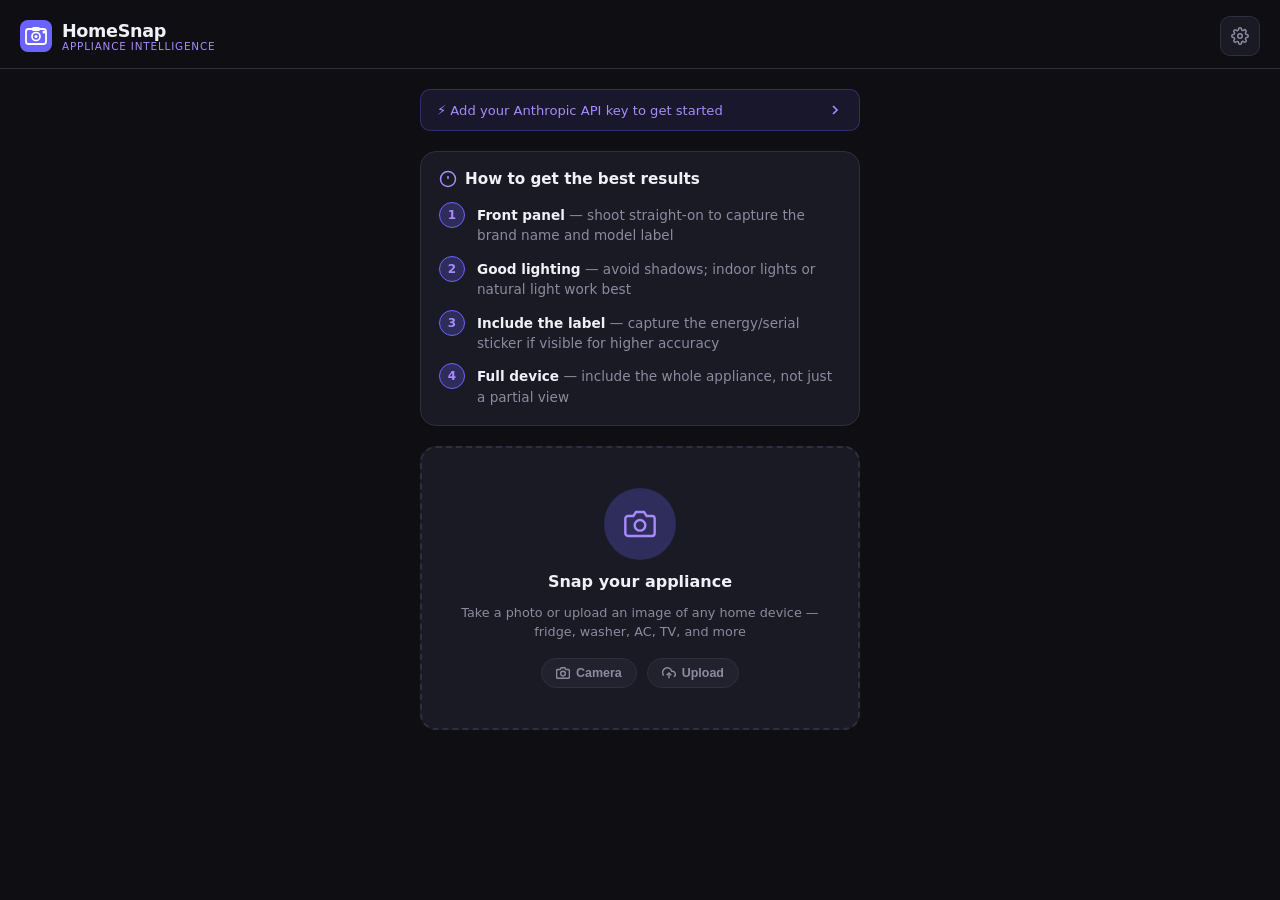
==== index.html @ f97bbe4c "Initial commit — HomeSnap PWA" ====
<!DOCTYPE html>
<html lang="en">
<head>
  <meta charset="UTF-8" />
  <meta name="viewport" content="width=device-width, initial-scale=1.0, viewport-fit=cover" />
  <meta name="description" content="Snap any home appliance and get instant AI-powered insights on age, quality, efficiency, and when to replace it." />
  <meta name="theme-color" content="#0f0f13" />
  <meta name="apple-mobile-web-app-capable" content="yes" />
  <meta name="apple-mobile-web-app-status-bar-style" content="black-translucent" />
  <meta name="apple-mobile-web-app-title" content="HomeSnap" />
  <link rel="manifest" href="manifest.json" />
  <link rel="apple-touch-icon" href="icon-192.svg" />
  <title>HomeSnap — Appliance Intelligence</title>
  <link rel="stylesheet" href="styles.css" />
</head>
<body>

  <!-- ── Header ── -->
  <header>
    <div class="logo">
      <svg width="32" height="32" viewBox="0 0 32 32" fill="none">
        <rect width="32" height="32" rx="8" fill="#6c63ff"/>
        <rect x="6" y="9" width="20" height="15" rx="2.5" fill="none" stroke="white" stroke-width="1.8"/>
        <circle cx="16" cy="16.5" r="4" fill="none" stroke="white" stroke-width="1.7"/>
        <circle cx="16" cy="16.5" r="1.5" fill="white"/>
        <rect x="12" y="7" width="8" height="4" rx="1.5" fill="white"/>
        <circle cx="24" cy="12" r="1.5" fill="white"/>
      </svg>
      <div>
        HomeSnap
        <span class="logo-sub">Appliance Intelligence</span>
      </div>
    </div>
    <button class="settings-btn" id="settings-btn" title="API Settings">
      <svg width="18" height="18" viewBox="0 0 24 24" fill="none" stroke="currentColor" stroke-width="2">
        <circle cx="12" cy="12" r="3"/><path d="M19.4 15a1.65 1.65 0 0 0 .33 1.82l.06.06a2 2 0 0 1-2.83 2.83l-.06-.06a1.65 1.65 0 0 0-1.82-.33 1.65 1.65 0 0 0-1 1.51V21a2 2 0 0 1-4 0v-.09A1.65 1.65 0 0 0 9 19.4a1.65 1.65 0 0 0-1.82.33l-.06.06a2 2 0 0 1-2.83-2.83l.06-.06A1.65 1.65 0 0 0 4.68 15a1.65 1.65 0 0 0-1.51-1H3a2 2 0 0 1 0-4h.09A1.65 1.65 0 0 0 4.6 9a1.65 1.65 0 0 0-.33-1.82l-.06-.06a2 2 0 0 1 2.83-2.83l.06.06A1.65 1.65 0 0 0 9 4.68a1.65 1.65 0 0 0 1-1.51V3a2 2 0 0 1 4 0v.09a1.65 1.65 0 0 0 1 1.51 1.65 1.65 0 0 0 1.82-.33l.06-.06a2 2 0 0 1 2.83 2.83l-.06.06A1.65 1.65 0 0 0 19.4 9a1.65 1.65 0 0 0 1.51 1H21a2 2 0 0 1 0 4h-.09a1.65 1.65 0 0 0-1.51 1z"/>
      </svg>
    </button>
  </header>

  <!-- ── Main ── -->
  <main>

    <!-- API Key Banner -->
    <div class="api-banner" id="api-banner">
      <span>⚡ Add your Anthropic API key to get started</span>
      <svg width="16" height="16" viewBox="0 0 24 24" fill="none" stroke="currentColor" stroke-width="2.5"><polyline points="9 18 15 12 9 6"/></svg>
    </div>

    <!-- Instructions -->
    <div class="instruction-card">
      <h2>
        <svg width="18" height="18" viewBox="0 0 24 24" fill="none" stroke="var(--accent2)" stroke-width="2">
          <circle cx="12" cy="12" r="10"/><line x1="12" y1="8" x2="12" y2="12"/><line x1="12" y1="16" x2="12.01" y2="16"/>
        </svg>
        How to get the best results
      </h2>
      <div class="steps">
        <div class="step">
          <div class="step-num">1</div>
          <div class="step-text"><strong>Front panel</strong> — shoot straight-on to capture the brand name and model label</div>
        </div>
        <div class="step">
          <div class="step-num">2</div>
          <div class="step-text"><strong>Good lighting</strong> — avoid shadows; indoor lights or natural light work best</div>
        </div>
        <div class="step">
          <div class="step-num">3</div>
          <div class="step-text"><strong>Include the label</strong> — capture the energy/serial sticker if visible for higher accuracy</div>
        </div>
        <div class="step">
          <div class="step-num">4</div>
          <div class="step-text"><strong>Full device</strong> — include the whole appliance, not just a partial view</div>
        </div>
      </div>
    </div>

    <!-- Capture Zone -->
    <div class="capture-zone" id="capture-zone">
      <!-- Placeholder -->
      <div class="capture-placeholder" id="capture-placeholder">
        <div class="capture-icon">
          <svg width="32" height="32" viewBox="0 0 24 24" fill="none" stroke="var(--accent2)" stroke-width="1.8">
            <path d="M23 19a2 2 0 0 1-2 2H3a2 2 0 0 1-2-2V8a2 2 0 0 1 2-2h4l2-3h6l2 3h4a2 2 0 0 1 2 2z"/>
            <circle cx="12" cy="13" r="4"/>
          </svg>
        </div>
        <h3>Snap your appliance</h3>
        <p>Take a photo or upload an image of any home device — fridge, washer, AC, TV, and more</p>
        <div class="capture-actions">
          <button class="chip" id="btn-camera">
            <svg width="14" height="14" viewBox="0 0 24 24" fill="none" stroke="currentColor" stroke-width="2.5">
              <path d="M23 19a2 2 0 0 1-2 2H3a2 2 0 0 1-2-2V8a2 2 0 0 1 2-2h4l2-3h6l2 3h4a2 2 0 0 1 2 2z"/>
              <circle cx="12" cy="13" r="4"/>
            </svg>
            Camera
          </button>
          <button class="chip" id="btn-upload">
            <svg width="14" height="14" viewBox="0 0 24 24" fill="none" stroke="currentColor" stroke-width="2.5">
              <polyline points="16 16 12 12 8 16"/><line x1="12" y1="12" x2="12" y2="21"/>
              <path d="M20.39 18.39A5 5 0 0 0 18 9h-1.26A8 8 0 1 0 3 16.3"/>
            </svg>
            Upload
          </button>
        </div>
      </div>

      <!-- Preview -->
      <div id="preview-wrap" class="hidden" style="width:100%">
        <img id="preview-image" alt="Appliance preview" />
        <div class="preview-overlay">
          <span style="color:rgba(255,255,255,0.7);font-size:0.8rem">Ready to analyze</span>
          <button class="preview-change" id="preview-change">Change photo</button>
        </div>
      </div>
    </div>

    <!-- Hidden file input -->
    <input type="file" id="file-input" accept="image/*" style="display:none" />

    <!-- Analyze button -->
    <div id="analyze-section" class="hidden">
      <button class="analyze-btn" id="analyze-btn">
        <span id="btn-text" style="display:flex;align-items:center;gap:10px">
          <svg width="20" height="20" viewBox="0 0 24 24" fill="none" stroke="currentColor" stroke-width="2.5">
            <circle cx="11" cy="11" r="8"/><line x1="21" y1="21" x2="16.65" y2="16.65"/>
          </svg>
          Analyze Appliance
        </span>
        <div id="btn-spinner" class="spinner hidden"></div>
      </button>
    </div>

    <!-- Error toast -->
    <div class="error-toast hidden" id="error-toast"></div>

    <!-- Results -->
    <div class="results hidden" id="results-section"></div>

  </main>

  <!-- ── API Key Modal ── -->
  <div class="modal-overlay hidden" id="api-modal">
    <div class="modal">
      <h3>Anthropic API Key</h3>
      <p>HomeSnap uses Claude's vision AI to analyze your appliances. Your key is stored locally on your device and never sent anywhere else.</p>
      <div class="field">
        <label>API Key</label>
        <input type="password" id="api-key-input" placeholder="sk-ant-api03-..." autocomplete="off" spellcheck="false" />
      </div>
      <button class="btn-primary" id="save-api-btn">Save & Continue</button>
    </div>
  </div>

  <!-- ── Camera View ── -->
  <div class="camera-view hidden" id="camera-view">
    <video id="camera-feed" playsinline autoplay muted></video>
    <div class="camera-controls">
      <button class="cam-cancel" id="cam-cancel">Cancel</button>
      <button class="shutter-btn" id="shutter"></button>
      <button class="cam-flip" id="cam-flip" title="Flip camera">
        <svg width="28" height="28" viewBox="0 0 24 24" fill="none" stroke="white" stroke-width="2">
          <path d="M1 4v6h6"/><path d="M23 20v-6h-6"/>
          <path d="M20.49 9A9 9 0 0 0 5.64 5.64L1 10m22 4-4.64 4.36A9 9 0 0 1 3.51 15"/>
        </svg>
      </button>
    </div>
  </div>

  <script src="app.js"></script>
</body>
</html>
---- styles.css ----
:root {
  --bg: #0f0f13;
  --surface: #1a1a24;
  --surface2: #22222e;
  --border: #2e2e3e;
  --accent: #6c63ff;
  --accent2: #a78bfa;
  --accent-glow: rgba(108, 99, 255, 0.25);
  --text: #f0f0f8;
  --text-muted: #8b8ba0;
  --green: #34d399;
  --yellow: #fbbf24;
  --red: #f87171;
  --orange: #fb923c;
  --radius: 16px;
  --radius-sm: 10px;
}

* { box-sizing: border-box; margin: 0; padding: 0; }

html, body {
  height: 100%;
  background: var(--bg);
  color: var(--text);
  font-family: -apple-system, BlinkMacSystemFont, 'Segoe UI', system-ui, sans-serif;
  font-size: 16px;
  -webkit-font-smoothing: antialiased;
}

body {
  display: flex;
  flex-direction: column;
  min-height: 100dvh;
  overflow-x: hidden;
}

/* ── Header ── */
header {
  display: flex;
  align-items: center;
  justify-content: space-between;
  padding: 16px 20px 12px;
  background: var(--bg);
  border-bottom: 1px solid var(--border);
  position: sticky;
  top: 0;
  z-index: 100;
  backdrop-filter: blur(12px);
}

.logo {
  display: flex;
  align-items: center;
  gap: 10px;
  font-weight: 700;
  font-size: 1.1rem;
  letter-spacing: -0.02em;
}

.logo svg { flex-shrink: 0; }

.logo-sub {
  font-size: 0.65rem;
  font-weight: 500;
  color: var(--accent2);
  letter-spacing: 0.08em;
  text-transform: uppercase;
  display: block;
  line-height: 1;
}

.settings-btn {
  background: var(--surface);
  border: 1px solid var(--border);
  color: var(--text-muted);
  border-radius: 10px;
  width: 40px; height: 40px;
  display: flex; align-items: center; justify-content: center;
  cursor: pointer;
  transition: all 0.2s;
  flex-shrink: 0;
}
.settings-btn:hover { border-color: var(--accent); color: var(--accent); }

/* ── Main ── */
main {
  flex: 1;
  padding: 20px;
  max-width: 480px;
  width: 100%;
  margin: 0 auto;
  display: flex;
  flex-direction: column;
  gap: 20px;
}

/* ── API Key Modal ── */
.modal-overlay {
  position: fixed;
  inset: 0;
  background: rgba(0,0,0,0.7);
  display: flex;
  align-items: flex-end;
  z-index: 200;
  backdrop-filter: blur(4px);
}
.modal-overlay.hidden { display: none; }

.modal {
  background: var(--surface);
  border: 1px solid var(--border);
  border-radius: var(--radius) var(--radius) 0 0;
  padding: 28px 24px 36px;
  width: 100%;
  max-width: 480px;
  margin: 0 auto;
}

.modal h3 { font-size: 1.1rem; margin-bottom: 6px; }
.modal p { color: var(--text-muted); font-size: 0.875rem; margin-bottom: 20px; line-height: 1.5; }

.field { display: flex; flex-direction: column; gap: 8px; }
.field label { font-size: 0.8rem; font-weight: 600; color: var(--text-muted); letter-spacing: 0.05em; text-transform: uppercase; }

.field input {
  background: var(--bg);
  border: 1px solid var(--border);
  border-radius: var(--radius-sm);
  color: var(--text);
  font-size: 0.875rem;
  padding: 12px 14px;
  font-family: 'SF Mono', 'Fira Code', monospace;
  letter-spacing: 0.02em;
  transition: border-color 0.2s;
  width: 100%;
}
.field input:focus {
  outline: none;
  border-color: var(--accent);
  box-shadow: 0 0 0 3px var(--accent-glow);
}

.btn-primary {
  width: 100%;
  margin-top: 16px;
  padding: 14px;
  background: var(--accent);
  color: white;
  border: none;
  border-radius: var(--radius-sm);
  font-size: 0.95rem;
  font-weight: 600;
  cursor: pointer;
  transition: all 0.2s;
  letter-spacing: -0.01em;
}
.btn-primary:hover { background: #7c74ff; box-shadow: 0 4px 20px var(--accent-glow); }
.btn-primary:active { transform: scale(0.98); }
.btn-primary:disabled { opacity: 0.5; cursor: not-allowed; transform: none; }

/* ── Instruction card ── */
.instruction-card {
  background: var(--surface);
  border: 1px solid var(--border);
  border-radius: var(--radius);
  padding: 18px;
}

.instruction-card h2 {
  font-size: 0.95rem;
  font-weight: 700;
  margin-bottom: 14px;
  color: var(--text);
  display: flex;
  align-items: center;
  gap: 8px;
}

.steps {
  display: flex;
  flex-direction: column;
  gap: 10px;
}

.step {
  display: flex;
  align-items: flex-start;
  gap: 12px;
}

.step-num {
  width: 26px; height: 26px;
  background: var(--accent-glow);
  border: 1px solid var(--accent);
  border-radius: 50%;
  display: flex; align-items: center; justify-content: center;
  font-size: 0.75rem;
  font-weight: 700;
  color: var(--accent2);
  flex-shrink: 0;
}

.step-text {
  font-size: 0.85rem;
  color: var(--text-muted);
  line-height: 1.5;
  padding-top: 3px;
}
.step-text strong { color: var(--text); }

/* ── Capture zone ── */
.capture-zone {
  position: relative;
  border: 2px dashed var(--border);
  border-radius: var(--radius);
  overflow: hidden;
  transition: border-color 0.3s;
  background: var(--surface);
  cursor: pointer;
  min-height: 240px;
  display: flex;
  align-items: center;
  justify-content: center;
}

.capture-zone:hover { border-color: var(--accent); }
.capture-zone.has-image { border-style: solid; border-color: var(--accent); }

.capture-placeholder {
  display: flex;
  flex-direction: column;
  align-items: center;
  gap: 12px;
  padding: 40px 20px;
  text-align: center;
}

.capture-icon {
  width: 72px; height: 72px;
  background: var(--accent-glow);
  border-radius: 50%;
  display: flex; align-items: center; justify-content: center;
  transition: transform 0.2s;
}
.capture-zone:hover .capture-icon { transform: scale(1.08); }

.capture-placeholder h3 {
  font-size: 1rem;
  font-weight: 600;
}

.capture-placeholder p {
  font-size: 0.8rem;
  color: var(--text-muted);
  line-height: 1.5;
}

.capture-actions {
  display: flex;
  gap: 10px;
  margin-top: 4px;
}

.chip {
  padding: 7px 14px;
  background: var(--surface2);
  border: 1px solid var(--border);
  border-radius: 999px;
  font-size: 0.78rem;
  font-weight: 600;
  color: var(--text-muted);
  cursor: pointer;
  transition: all 0.2s;
  display: flex; align-items: center; gap: 6px;
}
.chip:hover { border-color: var(--accent); color: var(--accent); background: var(--accent-glow); }

#preview-image {
  width: 100%;
  height: 280px;
  object-fit: cover;
  display: block;
}

.preview-overlay {
  position: absolute;
  bottom: 0; left: 0; right: 0;
  padding: 12px 14px;
  background: linear-gradient(transparent, rgba(0,0,0,0.8));
  display: flex;
  align-items: center;
  justify-content: space-between;
}

.preview-change {
  background: rgba(255,255,255,0.15);
  backdrop-filter: blur(8px);
  border: 1px solid rgba(255,255,255,0.2);
  color: white;
  padding: 6px 12px;
  border-radius: 999px;
  font-size: 0.75rem;
  font-weight: 600;
  cursor: pointer;
  transition: background 0.2s;
}
.preview-change:hover { background: rgba(255,255,255,0.25); }

/* ── Analyze button ── */
.analyze-btn {
  padding: 16px;
  background: linear-gradient(135deg, var(--accent), #a78bfa);
  color: white;
  border: none;
  border-radius: var(--radius);
  font-size: 1rem;
  font-weight: 700;
  cursor: pointer;
  transition: all 0.2s;
  display: flex;
  align-items: center;
  justify-content: center;
  gap: 10px;
  letter-spacing: -0.01em;
  box-shadow: 0 4px 24px rgba(108, 99, 255, 0.3);
}
.analyze-btn:hover { transform: translateY(-1px); box-shadow: 0 6px 32px rgba(108, 99, 255, 0.45); }
.analyze-btn:active { transform: translateY(0); }
.analyze-btn:disabled { opacity: 0.5; cursor: not-allowed; transform: none; box-shadow: none; }
.analyze-btn.loading { pointer-events: none; }

.spinner {
  width: 20px; height: 20px;
  border: 2px solid rgba(255,255,255,0.3);
  border-top-color: white;
  border-radius: 50%;
  animation: spin 0.7s linear infinite;
}
@keyframes spin { to { transform: rotate(360deg); } }

/* ── Results ── */
.results { display: flex; flex-direction: column; gap: 16px; }
.results.hidden { display: none; }

.result-header {
  background: linear-gradient(135deg, var(--surface), var(--surface2));
  border: 1px solid var(--border);
  border-radius: var(--radius);
  padding: 20px;
}

.device-name {
  font-size: 1.3rem;
  font-weight: 800;
  letter-spacing: -0.03em;
  margin-bottom: 4px;
}

.device-meta {
  font-size: 0.82rem;
  color: var(--text-muted);
  display: flex;
  flex-wrap: wrap;
  gap: 8px;
  margin-top: 10px;
}

.badge {
  padding: 3px 10px;
  border-radius: 999px;
  font-size: 0.72rem;
  font-weight: 700;
  letter-spacing: 0.03em;
  text-transform: uppercase;
}
.badge-green { background: rgba(52,211,153,0.15); color: var(--green); border: 1px solid rgba(52,211,153,0.3); }
.badge-yellow { background: rgba(251,191,36,0.15); color: var(--yellow); border: 1px solid rgba(251,191,36,0.3); }
.badge-red { background: rgba(248,113,113,0.15); color: var(--red); border: 1px solid rgba(248,113,113,0.3); }
.badge-orange { background: rgba(251,146,60,0.15); color: var(--orange); border: 1px solid rgba(251,146,60,0.3); }
.badge-purple { background: rgba(108,99,255,0.15); color: var(--accent2); border: 1px solid rgba(108,99,255,0.3); }

.cards-grid {
  display: grid;
  grid-template-columns: 1fr 1fr;
  gap: 12px;
}

.card {
  background: var(--surface);
  border: 1px solid var(--border);
  border-radius: var(--radius);
  padding: 16px;
  display: flex;
  flex-direction: column;
  gap: 8px;
}

.card.full { grid-column: 1 / -1; }

.card-icon {
  width: 36px; height: 36px;
  border-radius: 10px;
  display: flex; align-items: center; justify-content: center;
  font-size: 1.1rem;
}

.card-label {
  font-size: 0.72rem;
  font-weight: 600;
  color: var(--text-muted);
  letter-spacing: 0.06em;
  text-transform: uppercase;
}

.card-value {
  font-size: 1.05rem;
  font-weight: 700;
  letter-spacing: -0.02em;
  line-height: 1.2;
}

.card-sub {
  font-size: 0.78rem;
  color: var(--text-muted);
  line-height: 1.4;
}

/* Score bar */
.score-bar {
  height: 6px;
  background: var(--border);
  border-radius: 999px;
  overflow: hidden;
  margin-top: 4px;
}

.score-fill {
  height: 100%;
  border-radius: 999px;
  transition: width 0.8s cubic-bezier(0.34, 1.56, 0.64, 1);
}

.score-fill.green { background: var(--green); }
.score-fill.yellow { background: var(--yellow); }
.score-fill.red { background: var(--red); }
.score-fill.orange { background: var(--orange); }

/* Verdict card */
.verdict-card {
  background: var(--surface);
  border: 1px solid var(--border);
  border-radius: var(--radius);
  padding: 18px;
}
.verdict-card h4 {
  font-size: 0.75rem;
  font-weight: 600;
  color: var(--text-muted);
  letter-spacing: 0.06em;
  text-transform: uppercase;
  margin-bottom: 10px;
}
.verdict-card p {
  font-size: 0.875rem;
  line-height: 1.65;
  color: var(--text);
}

/* Reset btn */
.reset-btn {
  padding: 13px;
  background: transparent;
  color: var(--text-muted);
  border: 1px solid var(--border);
  border-radius: var(--radius);
  font-size: 0.875rem;
  font-weight: 600;
  cursor: pointer;
  transition: all 0.2s;
  display: flex;
  align-items: center;
  justify-content: center;
  gap: 8px;
  margin-bottom: 24px;
}
.reset-btn:hover { border-color: var(--accent); color: var(--accent); }

/* API key banner */
.api-banner {
  background: rgba(108, 99, 255, 0.1);
  border: 1px solid rgba(108, 99, 255, 0.3);
  border-radius: var(--radius-sm);
  padding: 12px 16px;
  font-size: 0.82rem;
  color: var(--accent2);
  display: flex;
  align-items: center;
  justify-content: space-between;
  gap: 10px;
  cursor: pointer;
  transition: background 0.2s;
}
.api-banner:hover { background: rgba(108, 99, 255, 0.18); }
.api-banner.hidden { display: none; }

/* Error toast */
.error-toast {
  background: rgba(248,113,113,0.15);
  border: 1px solid rgba(248,113,113,0.35);
  border-radius: var(--radius-sm);
  padding: 12px 16px;
  font-size: 0.84rem;
  color: var(--red);
  line-height: 1.4;
}
.error-toast.hidden { display: none; }

/* Hidden */
.hidden { display: none !important; }

/* Camera view */
.camera-view {
  position: fixed;
  inset: 0;
  background: black;
  z-index: 300;
  display: flex;
  flex-direction: column;
}
.camera-view.hidden { display: none; }

#camera-feed {
  flex: 1;
  width: 100%;
  object-fit: cover;
}

.camera-controls {
  padding: 24px;
  background: rgba(0,0,0,0.8);
  display: flex;
  align-items: center;
  justify-content: space-between;
}

.shutter-btn {
  width: 72px; height: 72px;
  border-radius: 50%;
  border: 4px solid white;
  background: white;
  cursor: pointer;
  transition: transform 0.15s;
  box-shadow: 0 0 0 4px rgba(255,255,255,0.3);
}
.shutter-btn:active { transform: scale(0.9); }

.cam-cancel {
  color: white;
  font-size: 0.9rem;
  font-weight: 600;
  cursor: pointer;
  padding: 12px;
  opacity: 0.85;
}

.cam-flip {
  color: white;
  cursor: pointer;
  padding: 12px;
  opacity: 0.85;
  background: none;
  border: none;
}

/* Scrollbar */
::-webkit-scrollbar { width: 4px; }
::-webkit-scrollbar-track { background: transparent; }
::-webkit-scrollbar-thumb { background: var(--border); border-radius: 4px; }
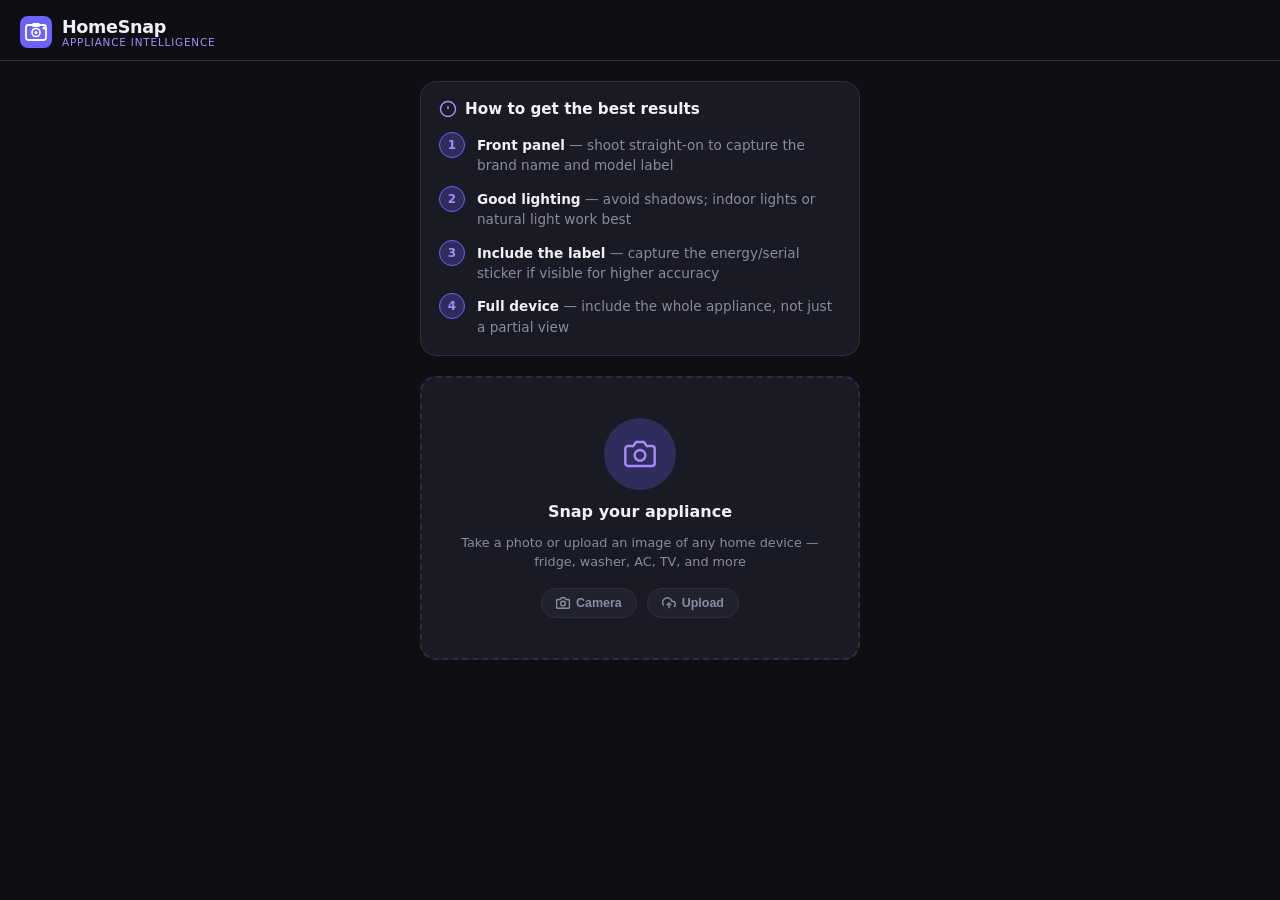
==== commit e49bb725: "Move API calls to serverless function, remove client-side API key" ====
--- a/index.html
+++ b/index.html
@@ -31,21 +31,10 @@
         <span class="logo-sub">Appliance Intelligence</span>
       </div>
     </div>
-    <button class="settings-btn" id="settings-btn" title="API Settings">
-      <svg width="18" height="18" viewBox="0 0 24 24" fill="none" stroke="currentColor" stroke-width="2">
-        <circle cx="12" cy="12" r="3"/><path d="M19.4 15a1.65 1.65 0 0 0 .33 1.82l.06.06a2 2 0 0 1-2.83 2.83l-.06-.06a1.65 1.65 0 0 0-1.82-.33 1.65 1.65 0 0 0-1 1.51V21a2 2 0 0 1-4 0v-.09A1.65 1.65 0 0 0 9 19.4a1.65 1.65 0 0 0-1.82.33l-.06.06a2 2 0 0 1-2.83-2.83l.06-.06A1.65 1.65 0 0 0 4.68 15a1.65 1.65 0 0 0-1.51-1H3a2 2 0 0 1 0-4h.09A1.65 1.65 0 0 0 4.6 9a1.65 1.65 0 0 0-.33-1.82l-.06-.06a2 2 0 0 1 2.83-2.83l.06.06A1.65 1.65 0 0 0 9 4.68a1.65 1.65 0 0 0 1-1.51V3a2 2 0 0 1 4 0v.09a1.65 1.65 0 0 0 1 1.51 1.65 1.65 0 0 0 1.82-.33l.06-.06a2 2 0 0 1 2.83 2.83l-.06.06A1.65 1.65 0 0 0 19.4 9a1.65 1.65 0 0 0 1.51 1H21a2 2 0 0 1 0 4h-.09a1.65 1.65 0 0 0-1.51 1z"/>
-      </svg>
-    </button>
   </header>
 
   <!-- ── Main ── -->
   <main>
-
-    <!-- API Key Banner -->
-    <div class="api-banner" id="api-banner">
-      <span>⚡ Add your Anthropic API key to get started</span>
-      <svg width="16" height="16" viewBox="0 0 24 24" fill="none" stroke="currentColor" stroke-width="2.5"><polyline points="9 18 15 12 9 6"/></svg>
-    </div>
 
     <!-- Instructions -->
     <div class="instruction-card">
@@ -139,19 +128,6 @@
 
   </main>
 
-  <!-- ── API Key Modal ── -->
-  <div class="modal-overlay hidden" id="api-modal">
-    <div class="modal">
-      <h3>Anthropic API Key</h3>
-      <p>HomeSnap uses Claude's vision AI to analyze your appliances. Your key is stored locally on your device and never sent anywhere else.</p>
-      <div class="field">
-        <label>API Key</label>
-        <input type="password" id="api-key-input" placeholder="sk-ant-api03-..." autocomplete="off" spellcheck="false" />
-      </div>
-      <button class="btn-primary" id="save-api-btn">Save & Continue</button>
-    </div>
-  </div>
-
   <!-- ── Camera View ── -->
   <div class="camera-view hidden" id="camera-view">
     <video id="camera-feed" playsinline autoplay muted></video>
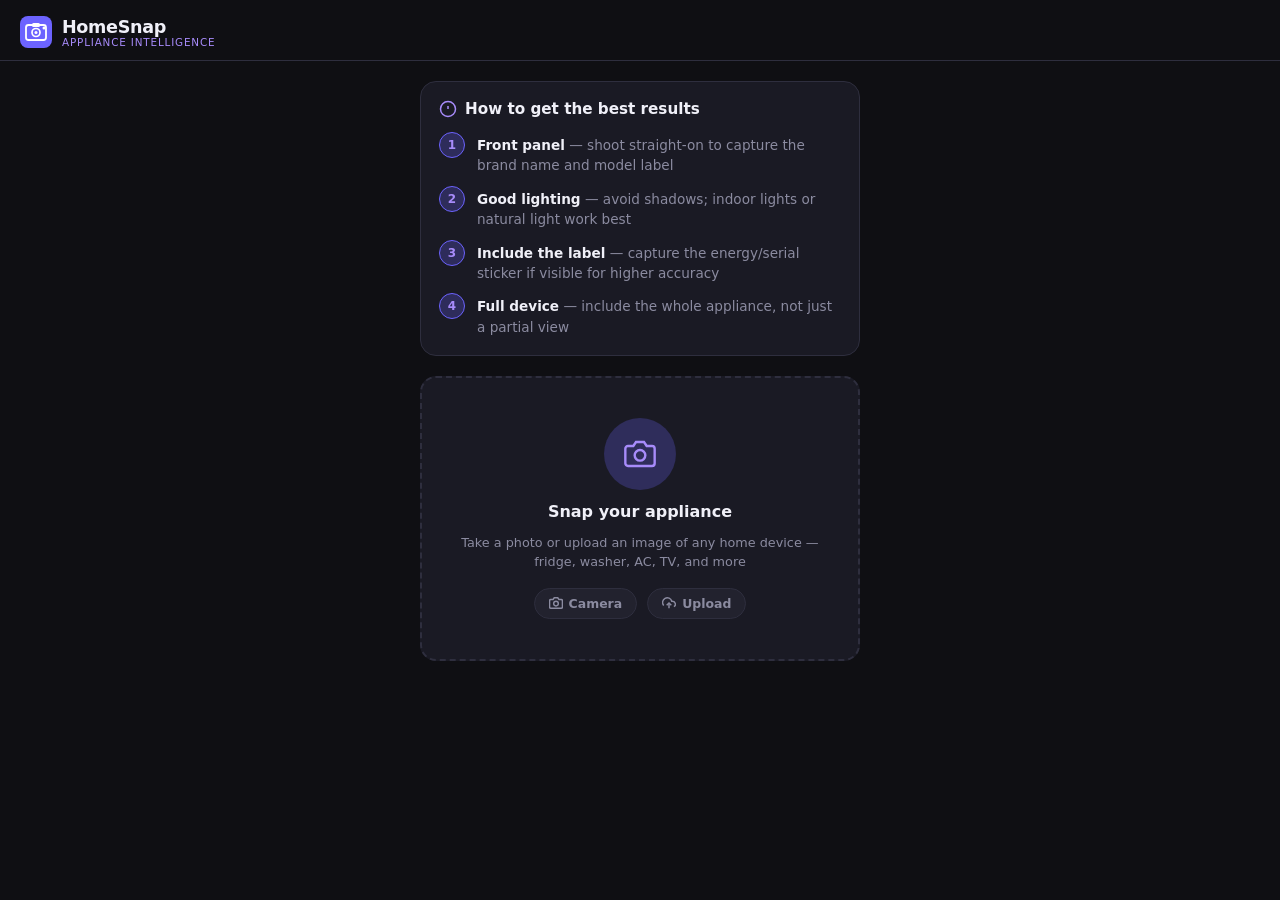
==== commit cf93316b: "Replace custom camera view with native capture input for mobile reliability" ====
--- a/index.html
+++ b/index.html
@@ -77,20 +77,20 @@
         <h3>Snap your appliance</h3>
         <p>Take a photo or upload an image of any home device — fridge, washer, AC, TV, and more</p>
         <div class="capture-actions">
-          <button class="chip" id="btn-camera">
+          <label class="chip" for="file-camera">
             <svg width="14" height="14" viewBox="0 0 24 24" fill="none" stroke="currentColor" stroke-width="2.5">
               <path d="M23 19a2 2 0 0 1-2 2H3a2 2 0 0 1-2-2V8a2 2 0 0 1 2-2h4l2-3h6l2 3h4a2 2 0 0 1 2 2z"/>
               <circle cx="12" cy="13" r="4"/>
             </svg>
             Camera
-          </button>
-          <button class="chip" id="btn-upload">
+          </label>
+          <label class="chip" for="file-upload">
             <svg width="14" height="14" viewBox="0 0 24 24" fill="none" stroke="currentColor" stroke-width="2.5">
               <polyline points="16 16 12 12 8 16"/><line x1="12" y1="12" x2="12" y2="21"/>
               <path d="M20.39 18.39A5 5 0 0 0 18 9h-1.26A8 8 0 1 0 3 16.3"/>
             </svg>
             Upload
-          </button>
+          </label>
         </div>
       </div>
 
@@ -104,8 +104,9 @@
       </div>
     </div>
 
-    <!-- Hidden file input -->
-    <input type="file" id="file-input" accept="image/*" style="display:none" />
+    <!-- Hidden file inputs -->
+    <input type="file" id="file-camera" accept="image/*" capture="environment" style="display:none" />
+    <input type="file" id="file-upload" accept="image/*" style="display:none" />
 
     <!-- Analyze button -->
     <div id="analyze-section" class="hidden">
@@ -128,20 +129,6 @@
 
   </main>
 
-  <!-- ── Camera View ── -->
-  <div class="camera-view hidden" id="camera-view">
-    <video id="camera-feed" playsinline autoplay muted></video>
-    <div class="camera-controls">
-      <button class="cam-cancel" id="cam-cancel">Cancel</button>
-      <button class="shutter-btn" id="shutter"></button>
-      <button class="cam-flip" id="cam-flip" title="Flip camera">
-        <svg width="28" height="28" viewBox="0 0 24 24" fill="none" stroke="white" stroke-width="2">
-          <path d="M1 4v6h6"/><path d="M23 20v-6h-6"/>
-          <path d="M20.49 9A9 9 0 0 0 5.64 5.64L1 10m22 4-4.64 4.36A9 9 0 0 1 3.51 15"/>
-        </svg>
-      </button>
-    </div>
-  </div>
 
   <script src="app.js"></script>
 </body>
--- a/styles.css
+++ b/styles.css
@@ -532,12 +532,14 @@
 #camera-feed {
   flex: 1;
   width: 100%;
+  min-height: 0;
   object-fit: cover;
 }
 
 .camera-controls {
-  padding: 24px;
-  background: rgba(0,0,0,0.8);
+  flex-shrink: 0;
+  padding: 24px 24px calc(24px + env(safe-area-inset-bottom));
+  background: rgba(0,0,0,0.85);
   display: flex;
   align-items: center;
   justify-content: space-between;
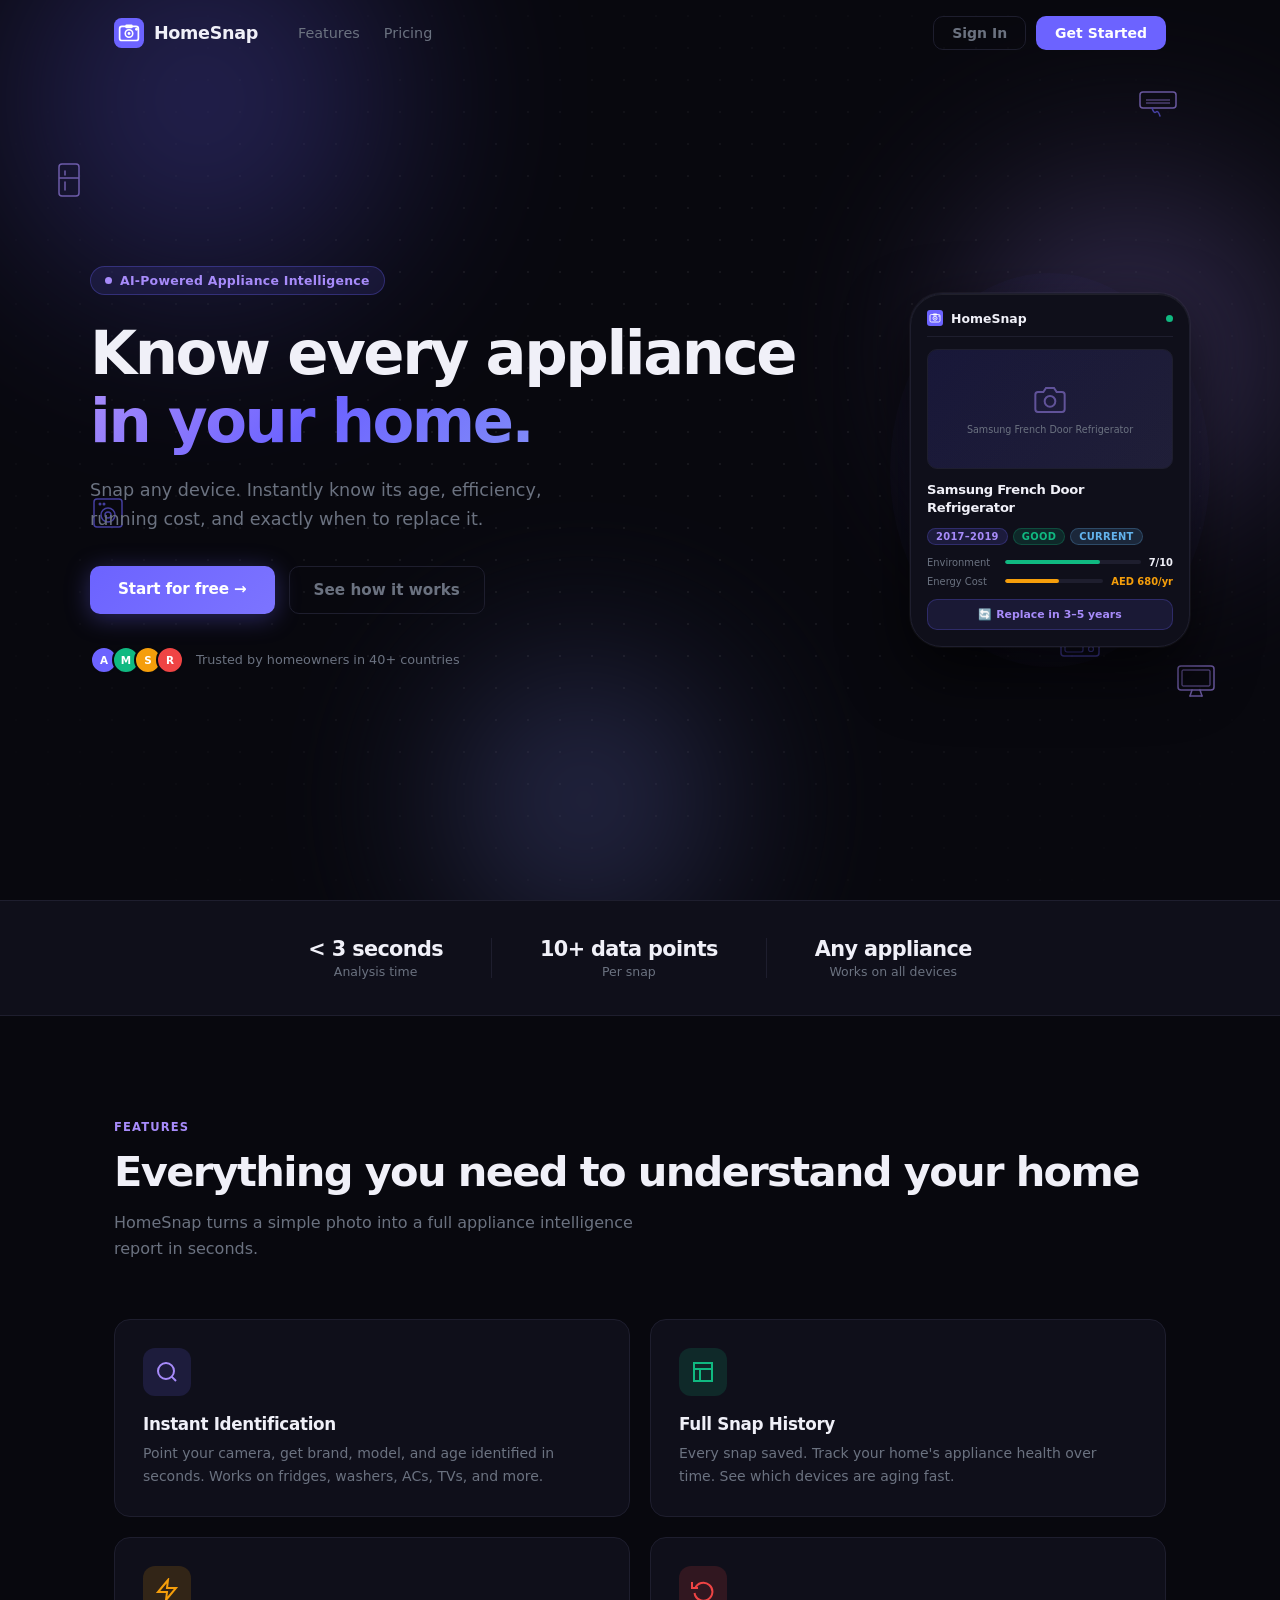
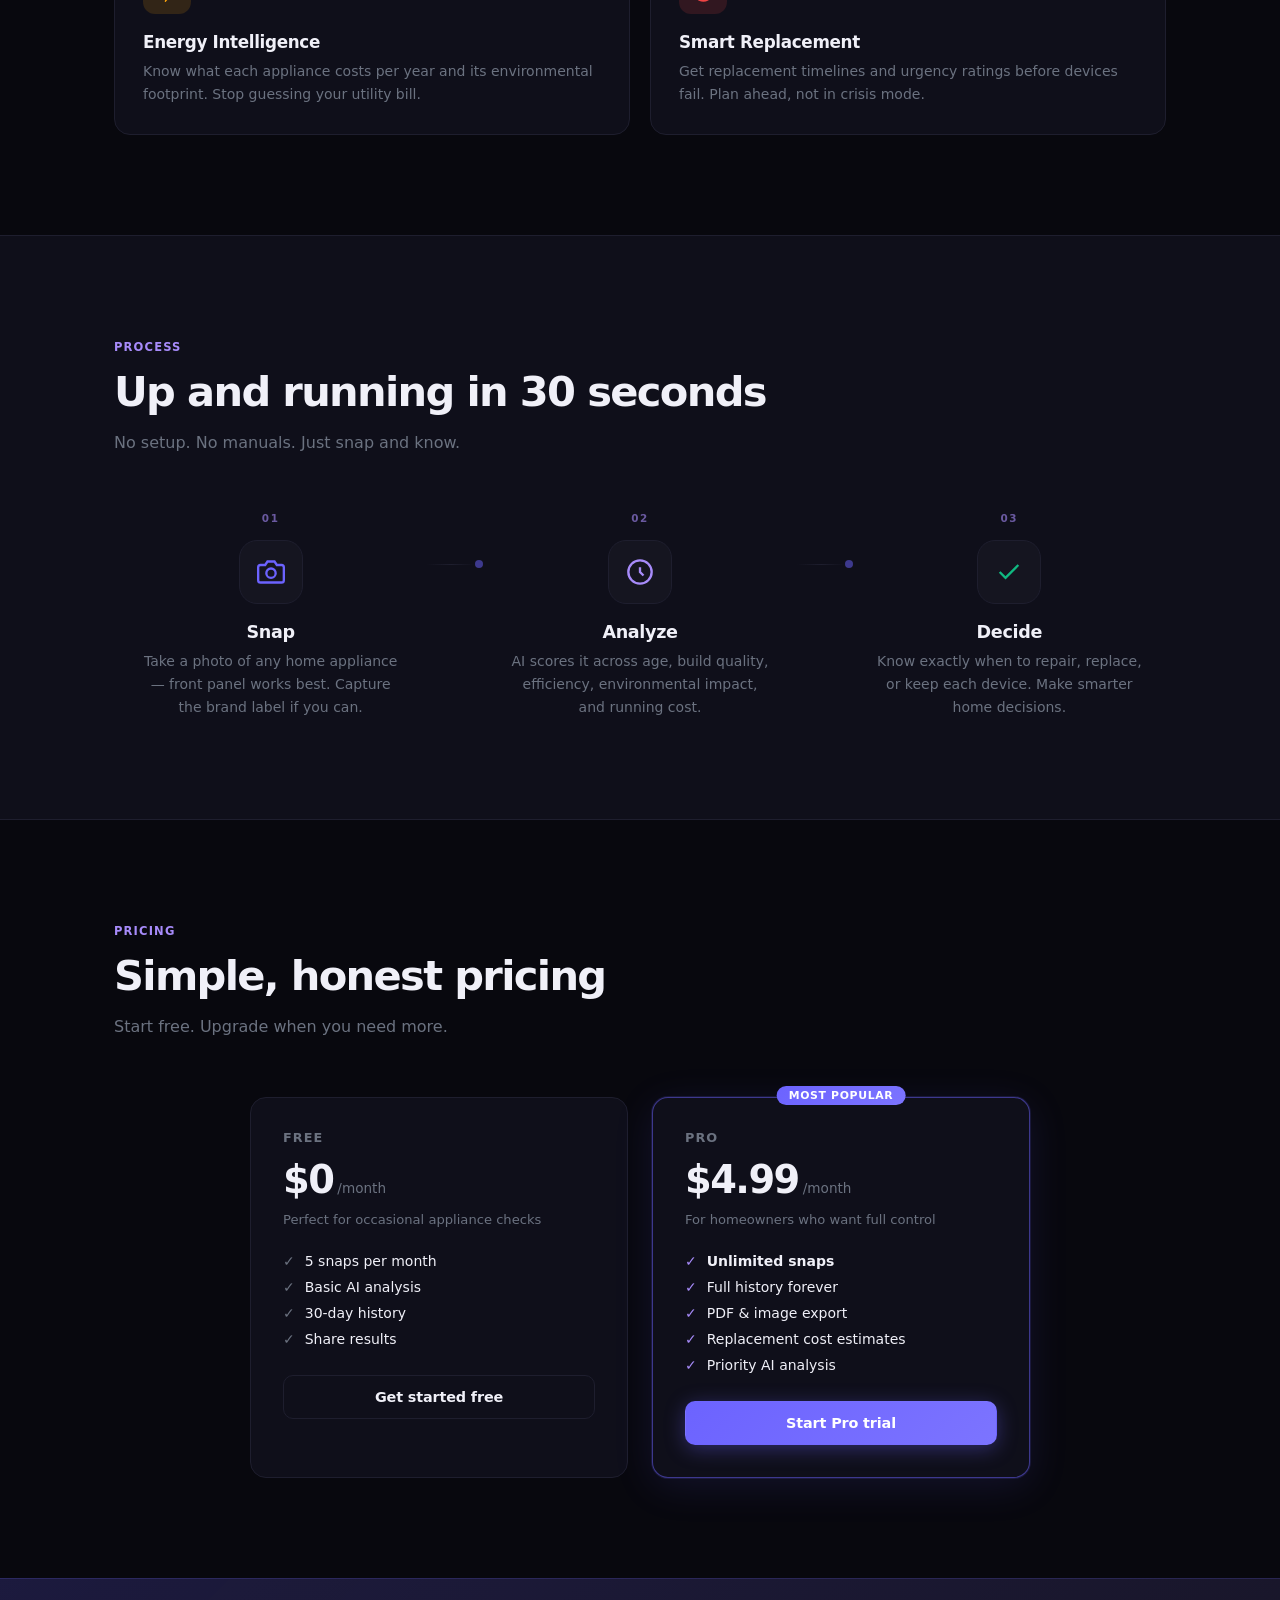
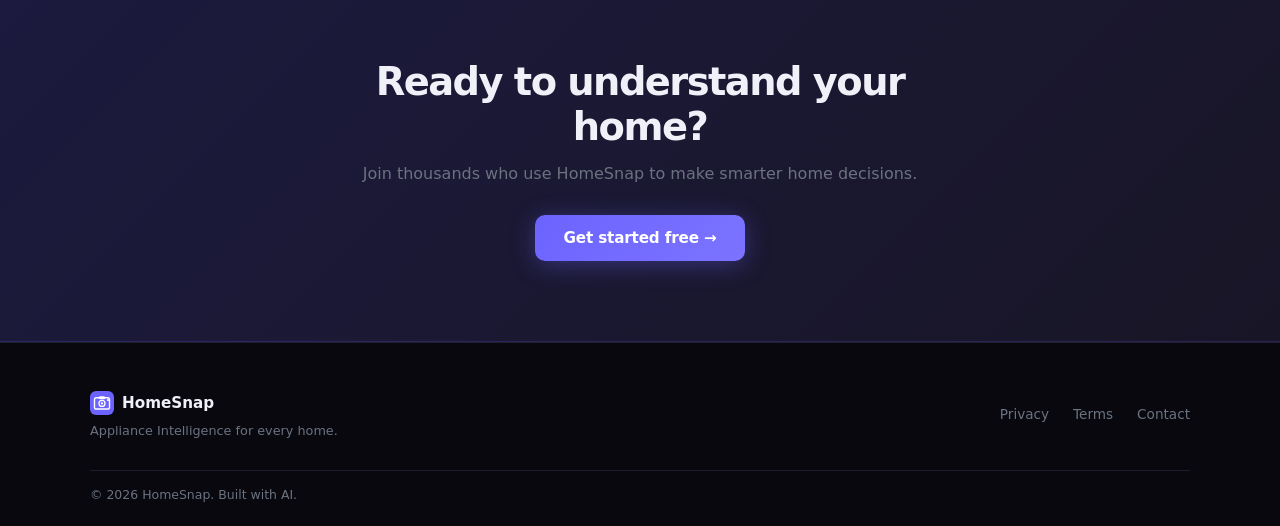
==== commit 202a347e: "Add landing page, auth, history, export, dynamic currency - Rewrote index.html as a full dark SaaS l" ====
--- a/index.html
+++ b/index.html
@@ -2,134 +2,396 @@
 <html lang="en">
 <head>
   <meta charset="UTF-8" />
-  <meta name="viewport" content="width=device-width, initial-scale=1.0, viewport-fit=cover" />
+  <meta name="viewport" content="width=device-width, initial-scale=1.0" />
   <meta name="description" content="Snap any home appliance and get instant AI-powered insights on age, quality, efficiency, and when to replace it." />
-  <meta name="theme-color" content="#0f0f13" />
-  <meta name="apple-mobile-web-app-capable" content="yes" />
-  <meta name="apple-mobile-web-app-status-bar-style" content="black-translucent" />
-  <meta name="apple-mobile-web-app-title" content="HomeSnap" />
-  <link rel="manifest" href="manifest.json" />
-  <link rel="apple-touch-icon" href="icon-192.svg" />
-  <title>HomeSnap — Appliance Intelligence</title>
-  <link rel="stylesheet" href="styles.css" />
+  <meta name="theme-color" content="#08080e" />
+  <title>HomeSnap — Know Every Appliance in Your Home</title>
+  <link rel="stylesheet" href="landing.css" />
 </head>
 <body>
 
-  <!-- ── Header ── -->
-  <header>
-    <div class="logo">
-      <svg width="32" height="32" viewBox="0 0 32 32" fill="none">
-        <rect width="32" height="32" rx="8" fill="#6c63ff"/>
-        <rect x="6" y="9" width="20" height="15" rx="2.5" fill="none" stroke="white" stroke-width="1.8"/>
-        <circle cx="16" cy="16.5" r="4" fill="none" stroke="white" stroke-width="1.7"/>
-        <circle cx="16" cy="16.5" r="1.5" fill="white"/>
-        <rect x="12" y="7" width="8" height="4" rx="1.5" fill="white"/>
-        <circle cx="24" cy="12" r="1.5" fill="white"/>
-      </svg>
-      <div>
-        HomeSnap
-        <span class="logo-sub">Appliance Intelligence</span>
-      </div>
-    </div>
-  </header>
-
-  <!-- ── Main ── -->
-  <main>
-
-    <!-- Instructions -->
-    <div class="instruction-card">
-      <h2>
-        <svg width="18" height="18" viewBox="0 0 24 24" fill="none" stroke="var(--accent2)" stroke-width="2">
-          <circle cx="12" cy="12" r="10"/><line x1="12" y1="8" x2="12" y2="12"/><line x1="12" y1="16" x2="12.01" y2="16"/>
-        </svg>
-        How to get the best results
-      </h2>
-      <div class="steps">
-        <div class="step">
-          <div class="step-num">1</div>
-          <div class="step-text"><strong>Front panel</strong> — shoot straight-on to capture the brand name and model label</div>
-        </div>
-        <div class="step">
-          <div class="step-num">2</div>
-          <div class="step-text"><strong>Good lighting</strong> — avoid shadows; indoor lights or natural light work best</div>
-        </div>
-        <div class="step">
-          <div class="step-num">3</div>
-          <div class="step-text"><strong>Include the label</strong> — capture the energy/serial sticker if visible for higher accuracy</div>
-        </div>
-        <div class="step">
-          <div class="step-num">4</div>
-          <div class="step-text"><strong>Full device</strong> — include the whole appliance, not just a partial view</div>
-        </div>
-      </div>
-    </div>
-
-    <!-- Capture Zone -->
-    <div class="capture-zone" id="capture-zone">
-      <!-- Placeholder -->
-      <div class="capture-placeholder" id="capture-placeholder">
-        <div class="capture-icon">
-          <svg width="32" height="32" viewBox="0 0 24 24" fill="none" stroke="var(--accent2)" stroke-width="1.8">
-            <path d="M23 19a2 2 0 0 1-2 2H3a2 2 0 0 1-2-2V8a2 2 0 0 1 2-2h4l2-3h6l2 3h4a2 2 0 0 1 2 2z"/>
-            <circle cx="12" cy="13" r="4"/>
-          </svg>
-        </div>
-        <h3>Snap your appliance</h3>
-        <p>Take a photo or upload an image of any home device — fridge, washer, AC, TV, and more</p>
-        <div class="capture-actions">
-          <label class="chip" for="file-camera">
-            <svg width="14" height="14" viewBox="0 0 24 24" fill="none" stroke="currentColor" stroke-width="2.5">
+  <!-- ── Nav ── -->
+  <nav class="nav" id="nav">
+    <div class="nav-inner">
+      <a href="/" class="nav-logo">
+        <svg width="30" height="30" viewBox="0 0 32 32" fill="none">
+          <rect width="32" height="32" rx="8" fill="#6c63ff"/>
+          <rect x="6" y="9" width="20" height="15" rx="2.5" fill="none" stroke="white" stroke-width="1.8"/>
+          <circle cx="16" cy="16.5" r="4" fill="none" stroke="white" stroke-width="1.7"/>
+          <circle cx="16" cy="16.5" r="1.5" fill="white"/>
+          <rect x="12" y="7" width="8" height="4" rx="1.5" fill="white"/>
+          <circle cx="24" cy="12" r="1.5" fill="white"/>
+        </svg>
+        <span>HomeSnap</span>
+      </a>
+      <div class="nav-links">
+        <a href="#features">Features</a>
+        <a href="#pricing">Pricing</a>
+      </div>
+      <div class="nav-actions">
+        <a href="/app.html" class="btn-ghost">Sign In</a>
+        <a href="/app.html" class="btn-accent">Get Started</a>
+      </div>
+      <button class="nav-mobile-cta" onclick="location.href='/app.html'">Get Started</button>
+    </div>
+  </nav>
+
+  <!-- ── Hero ── -->
+  <section class="hero">
+    <div class="hero-bg">
+      <div class="blob blob-1"></div>
+      <div class="blob blob-2"></div>
+      <div class="blob blob-3"></div>
+      <div class="dot-grid"></div>
+    </div>
+
+    <!-- Floating appliance icons -->
+    <div class="floating-icons" aria-hidden="true">
+      <!-- Fridge -->
+      <div class="float-icon float-1">
+        <svg width="36" height="36" viewBox="0 0 36 36" fill="none">
+          <rect x="8" y="2" width="20" height="32" rx="3" fill="none" stroke="#a78bfa" stroke-width="1.5"/>
+          <line x1="8" y1="16" x2="28" y2="16" stroke="#a78bfa" stroke-width="1.5"/>
+          <line x1="14" y1="9" x2="14" y2="13" stroke="#a78bfa" stroke-width="1.5" stroke-linecap="round"/>
+          <line x1="14" y1="20" x2="14" y2="28" stroke="#a78bfa" stroke-width="1.5" stroke-linecap="round"/>
+        </svg>
+      </div>
+      <!-- Washer -->
+      <div class="float-icon float-2">
+        <svg width="36" height="36" viewBox="0 0 36 36" fill="none">
+          <rect x="4" y="4" width="28" height="28" rx="3" fill="none" stroke="#6c63ff" stroke-width="1.5"/>
+          <circle cx="18" cy="20" r="7" fill="none" stroke="#6c63ff" stroke-width="1.5"/>
+          <circle cx="18" cy="20" r="3" fill="none" stroke="#6c63ff" stroke-width="1.5"/>
+          <circle cx="10" cy="9" r="1.5" fill="#6c63ff"/>
+          <circle cx="14" cy="9" r="1.5" fill="#6c63ff"/>
+        </svg>
+      </div>
+      <!-- AC -->
+      <div class="float-icon float-3">
+        <svg width="40" height="28" viewBox="0 0 40 28" fill="none">
+          <rect x="2" y="2" width="36" height="16" rx="3" fill="none" stroke="#a78bfa" stroke-width="1.5"/>
+          <line x1="8" y1="10" x2="32" y2="10" stroke="#a78bfa" stroke-width="1"/>
+          <line x1="8" y1="13" x2="32" y2="13" stroke="#a78bfa" stroke-width="1"/>
+          <path d="M14 18 Q16 24 18 22 Q20 20 22 26" stroke="#6c63ff" stroke-width="1.5" fill="none" stroke-linecap="round"/>
+        </svg>
+      </div>
+      <!-- TV -->
+      <div class="float-icon float-4">
+        <svg width="40" height="34" viewBox="0 0 40 34" fill="none">
+          <rect x="2" y="2" width="36" height="24" rx="3" fill="none" stroke="#a78bfa" stroke-width="1.5"/>
+          <rect x="6" y="6" width="28" height="16" rx="1" fill="none" stroke="#a78bfa" stroke-width="1"/>
+          <line x1="16" y1="26" x2="14" y2="32" stroke="#a78bfa" stroke-width="1.5" stroke-linecap="round"/>
+          <line x1="24" y1="26" x2="26" y2="32" stroke="#a78bfa" stroke-width="1.5" stroke-linecap="round"/>
+          <line x1="14" y1="32" x2="26" y2="32" stroke="#a78bfa" stroke-width="1.5" stroke-linecap="round"/>
+        </svg>
+      </div>
+      <!-- Microwave -->
+      <div class="float-icon float-5">
+        <svg width="42" height="30" viewBox="0 0 42 30" fill="none">
+          <rect x="2" y="4" width="38" height="22" rx="3" fill="none" stroke="#6c63ff" stroke-width="1.5"/>
+          <rect x="6" y="8" width="18" height="14" rx="2" fill="none" stroke="#6c63ff" stroke-width="1.2"/>
+          <circle cx="32" cy="13" r="2.5" fill="none" stroke="#6c63ff" stroke-width="1.2"/>
+          <circle cx="32" cy="19" r="2.5" fill="none" stroke="#6c63ff" stroke-width="1.2"/>
+          <line x1="29" y1="13" x2="34.5" y2="13" stroke="#6c63ff" stroke-width="1.2"/>
+        </svg>
+      </div>
+    </div>
+
+    <div class="hero-inner">
+      <div class="hero-left">
+        <div class="hero-badge">
+          <span class="hero-badge-dot"></span>
+          AI-Powered Appliance Intelligence
+        </div>
+        <h1 class="hero-headline">
+          Know every appliance<br />
+          <span class="gradient-text">in your home.</span>
+        </h1>
+        <p class="hero-sub">
+          Snap any device. Instantly know its age, efficiency, running cost, and exactly when to replace it.
+        </p>
+        <div class="hero-ctas">
+          <a href="/app.html" class="cta-primary">Start for free →</a>
+          <a href="#how-it-works" class="cta-ghost">See how it works</a>
+        </div>
+        <div class="hero-social-proof">
+          <div class="avatars">
+            <div class="avatar av1">A</div>
+            <div class="avatar av2">M</div>
+            <div class="avatar av3">S</div>
+            <div class="avatar av4">R</div>
+          </div>
+          <span>Trusted by homeowners in 40+ countries</span>
+        </div>
+      </div>
+
+      <div class="hero-right">
+        <div class="phone-mockup">
+          <div class="phone-inner">
+            <!-- Phone header -->
+            <div class="phone-header">
+              <svg width="16" height="16" viewBox="0 0 32 32" fill="none">
+                <rect width="32" height="32" rx="6" fill="#6c63ff"/>
+                <rect x="6" y="9" width="20" height="15" rx="2.5" fill="none" stroke="white" stroke-width="1.8"/>
+                <circle cx="16" cy="16.5" r="4" fill="none" stroke="white" stroke-width="1.7"/>
+                <circle cx="16" cy="16.5" r="1.5" fill="white"/>
+                <rect x="12" y="7" width="8" height="4" rx="1.5" fill="white"/>
+                <circle cx="24" cy="12" r="1.5" fill="white"/>
+              </svg>
+              <span>HomeSnap</span>
+              <div class="phone-status-dot"></div>
+            </div>
+            <!-- Image placeholder -->
+            <div class="phone-image-placeholder">
+              <svg width="32" height="32" viewBox="0 0 24 24" fill="none" stroke="rgba(167,139,250,0.5)" stroke-width="1.5">
+                <path d="M23 19a2 2 0 0 1-2 2H3a2 2 0 0 1-2-2V8a2 2 0 0 1 2-2h4l2-3h6l2 3h4a2 2 0 0 1 2 2z"/>
+                <circle cx="12" cy="13" r="4"/>
+              </svg>
+              <span>Samsung French Door Refrigerator</span>
+            </div>
+            <!-- Device name -->
+            <div class="phone-device-name">Samsung French Door Refrigerator</div>
+            <!-- Badges -->
+            <div class="phone-badges">
+              <span class="phone-badge pb-purple">2017–2019</span>
+              <span class="phone-badge pb-green">Good</span>
+              <span class="phone-badge pb-blue">Current</span>
+            </div>
+            <!-- Score bars -->
+            <div class="phone-scores">
+              <div class="phone-score-row">
+                <span class="phone-score-label">Environment</span>
+                <div class="phone-score-bar">
+                  <div class="phone-score-fill psf-green" style="width:70%"></div>
+                </div>
+                <span class="phone-score-num">7/10</span>
+              </div>
+              <div class="phone-score-row">
+                <span class="phone-score-label">Energy Cost</span>
+                <div class="phone-score-bar">
+                  <div class="phone-score-fill psf-yellow" style="width:55%"></div>
+                </div>
+                <span class="phone-score-num psn-yellow">AED 680/yr</span>
+              </div>
+            </div>
+            <!-- Replace badge -->
+            <div class="phone-replace-badge">
+              🔄 Replace in 3–5 years
+            </div>
+          </div>
+          <!-- Glow effect -->
+          <div class="phone-glow"></div>
+        </div>
+      </div>
+    </div>
+  </section>
+
+  <!-- ── Stats ── -->
+  <section class="stats-bar">
+    <div class="stats-inner">
+      <div class="stat-item">
+        <div class="stat-value">&#60; 3 seconds</div>
+        <div class="stat-label">Analysis time</div>
+      </div>
+      <div class="stat-divider"></div>
+      <div class="stat-item">
+        <div class="stat-value">10+ data points</div>
+        <div class="stat-label">Per snap</div>
+      </div>
+      <div class="stat-divider"></div>
+      <div class="stat-item">
+        <div class="stat-value">Any appliance</div>
+        <div class="stat-label">Works on all devices</div>
+      </div>
+    </div>
+  </section>
+
+  <!-- ── Features ── -->
+  <section class="features" id="features">
+    <div class="section-inner">
+      <div class="section-label">Features</div>
+      <h2 class="section-title">Everything you need to understand your home</h2>
+      <p class="section-sub">HomeSnap turns a simple photo into a full appliance intelligence report in seconds.</p>
+
+      <div class="features-grid">
+        <div class="feature-card fade-up">
+          <div class="feature-icon" style="background:rgba(108,99,255,0.15)">
+            <svg width="24" height="24" viewBox="0 0 24 24" fill="none" stroke="#a78bfa" stroke-width="2">
+              <circle cx="11" cy="11" r="8"/><line x1="21" y1="21" x2="16.65" y2="16.65"/>
+            </svg>
+          </div>
+          <h3>Instant Identification</h3>
+          <p>Point your camera, get brand, model, and age identified in seconds. Works on fridges, washers, ACs, TVs, and more.</p>
+        </div>
+
+        <div class="feature-card fade-up" style="transition-delay:0.1s">
+          <div class="feature-icon" style="background:rgba(16,185,129,0.15)">
+            <svg width="24" height="24" viewBox="0 0 24 24" fill="none" stroke="#10b981" stroke-width="2">
+              <path d="M3 3h18v18H3z" rx="2"/><path d="M3 9h18M9 21V9"/>
+            </svg>
+          </div>
+          <h3>Full Snap History</h3>
+          <p>Every snap saved. Track your home's appliance health over time. See which devices are aging fast.</p>
+        </div>
+
+        <div class="feature-card fade-up" style="transition-delay:0.2s">
+          <div class="feature-icon" style="background:rgba(245,158,11,0.15)">
+            <svg width="24" height="24" viewBox="0 0 24 24" fill="none" stroke="#f59e0b" stroke-width="2">
+              <polygon points="13 2 3 14 12 14 11 22 21 10 12 10 13 2"/>
+            </svg>
+          </div>
+          <h3>Energy Intelligence</h3>
+          <p>Know what each appliance costs per year and its environmental footprint. Stop guessing your utility bill.</p>
+        </div>
+
+        <div class="feature-card fade-up" style="transition-delay:0.3s">
+          <div class="feature-icon" style="background:rgba(239,68,68,0.15)">
+            <svg width="24" height="24" viewBox="0 0 24 24" fill="none" stroke="#ef4444" stroke-width="2">
+              <polyline points="1 4 1 10 7 10"/><path d="M3.51 15a9 9 0 1 0 .49-4.5"/>
+            </svg>
+          </div>
+          <h3>Smart Replacement</h3>
+          <p>Get replacement timelines and urgency ratings before devices fail. Plan ahead, not in crisis mode.</p>
+        </div>
+      </div>
+    </div>
+  </section>
+
+  <!-- ── How it works ── -->
+  <section class="how-it-works" id="how-it-works">
+    <div class="section-inner">
+      <div class="section-label">Process</div>
+      <h2 class="section-title">Up and running in 30 seconds</h2>
+      <p class="section-sub">No setup. No manuals. Just snap and know.</p>
+
+      <div class="steps-row">
+        <div class="hiw-step fade-up">
+          <div class="hiw-num">01</div>
+          <div class="hiw-icon">
+            <svg width="28" height="28" viewBox="0 0 24 24" fill="none" stroke="#6c63ff" stroke-width="2">
               <path d="M23 19a2 2 0 0 1-2 2H3a2 2 0 0 1-2-2V8a2 2 0 0 1 2-2h4l2-3h6l2 3h4a2 2 0 0 1 2 2z"/>
               <circle cx="12" cy="13" r="4"/>
             </svg>
-            Camera
-          </label>
-          <label class="chip" for="file-upload">
-            <svg width="14" height="14" viewBox="0 0 24 24" fill="none" stroke="currentColor" stroke-width="2.5">
-              <polyline points="16 16 12 12 8 16"/><line x1="12" y1="12" x2="12" y2="21"/>
-              <path d="M20.39 18.39A5 5 0 0 0 18 9h-1.26A8 8 0 1 0 3 16.3"/>
-            </svg>
-            Upload
-          </label>
-        </div>
-      </div>
-
-      <!-- Preview -->
-      <div id="preview-wrap" class="hidden" style="width:100%">
-        <img id="preview-image" alt="Appliance preview" />
-        <div class="preview-overlay">
-          <span style="color:rgba(255,255,255,0.7);font-size:0.8rem">Ready to analyze</span>
-          <button class="preview-change" id="preview-change">Change photo</button>
-        </div>
-      </div>
-    </div>
-
-    <!-- Hidden file inputs -->
-    <input type="file" id="file-camera" accept="image/*" capture="environment" style="display:none" />
-    <input type="file" id="file-upload" accept="image/*" style="display:none" />
-
-    <!-- Analyze button -->
-    <div id="analyze-section" class="hidden">
-      <button class="analyze-btn" id="analyze-btn">
-        <span id="btn-text" style="display:flex;align-items:center;gap:10px">
-          <svg width="20" height="20" viewBox="0 0 24 24" fill="none" stroke="currentColor" stroke-width="2.5">
-            <circle cx="11" cy="11" r="8"/><line x1="21" y1="21" x2="16.65" y2="16.65"/>
+          </div>
+          <h3>Snap</h3>
+          <p>Take a photo of any home appliance — front panel works best. Capture the brand label if you can.</p>
+        </div>
+
+        <div class="hiw-connector" aria-hidden="true">
+          <div class="connector-line"></div>
+          <div class="connector-dot"></div>
+        </div>
+
+        <div class="hiw-step fade-up" style="transition-delay:0.15s">
+          <div class="hiw-num">02</div>
+          <div class="hiw-icon">
+            <svg width="28" height="28" viewBox="0 0 24 24" fill="none" stroke="#a78bfa" stroke-width="2">
+              <circle cx="12" cy="12" r="10"/><path d="M12 8v4l3 3"/>
+            </svg>
+          </div>
+          <h3>Analyze</h3>
+          <p>AI scores it across age, build quality, efficiency, environmental impact, and running cost.</p>
+        </div>
+
+        <div class="hiw-connector" aria-hidden="true">
+          <div class="connector-line"></div>
+          <div class="connector-dot"></div>
+        </div>
+
+        <div class="hiw-step fade-up" style="transition-delay:0.3s">
+          <div class="hiw-num">03</div>
+          <div class="hiw-icon">
+            <svg width="28" height="28" viewBox="0 0 24 24" fill="none" stroke="#10b981" stroke-width="2">
+              <polyline points="20 6 9 17 4 12"/>
+            </svg>
+          </div>
+          <h3>Decide</h3>
+          <p>Know exactly when to repair, replace, or keep each device. Make smarter home decisions.</p>
+        </div>
+      </div>
+    </div>
+  </section>
+
+  <!-- ── Pricing ── -->
+  <section class="pricing" id="pricing">
+    <div class="section-inner">
+      <div class="section-label">Pricing</div>
+      <h2 class="section-title">Simple, honest pricing</h2>
+      <p class="section-sub">Start free. Upgrade when you need more.</p>
+
+      <div class="pricing-grid">
+        <div class="pricing-card fade-up">
+          <div class="plan-name">Free</div>
+          <div class="plan-price">
+            <span class="price-amount">$0</span>
+            <span class="price-period">/month</span>
+          </div>
+          <p class="plan-desc">Perfect for occasional appliance checks</p>
+          <ul class="plan-features">
+            <li><span class="pf-check">✓</span> 5 snaps per month</li>
+            <li><span class="pf-check">✓</span> Basic AI analysis</li>
+            <li><span class="pf-check">✓</span> 30-day history</li>
+            <li><span class="pf-check">✓</span> Share results</li>
+          </ul>
+          <a href="/app.html" class="plan-cta plan-cta-ghost">Get started free</a>
+        </div>
+
+        <div class="pricing-card pricing-card-pro fade-up" style="transition-delay:0.15s">
+          <div class="plan-badge">Most popular</div>
+          <div class="plan-name">Pro</div>
+          <div class="plan-price">
+            <span class="price-amount">$4.99</span>
+            <span class="price-period">/month</span>
+          </div>
+          <p class="plan-desc">For homeowners who want full control</p>
+          <ul class="plan-features">
+            <li><span class="pf-check pf-accent">✓</span> <strong>Unlimited snaps</strong></li>
+            <li><span class="pf-check pf-accent">✓</span> Full history forever</li>
+            <li><span class="pf-check pf-accent">✓</span> PDF &amp; image export</li>
+            <li><span class="pf-check pf-accent">✓</span> Replacement cost estimates</li>
+            <li><span class="pf-check pf-accent">✓</span> Priority AI analysis</li>
+          </ul>
+          <a href="/app.html" class="plan-cta plan-cta-accent">Start Pro trial</a>
+        </div>
+      </div>
+    </div>
+  </section>
+
+  <!-- ── CTA Banner ── -->
+  <section class="cta-banner">
+    <div class="cta-banner-inner">
+      <h2>Ready to understand your home?</h2>
+      <p>Join thousands who use HomeSnap to make smarter home decisions.</p>
+      <a href="/app.html" class="cta-primary">Get started free →</a>
+    </div>
+  </section>
+
+  <!-- ── Footer ── -->
+  <footer class="footer">
+    <div class="footer-inner">
+      <div class="footer-brand">
+        <div class="footer-logo">
+          <svg width="24" height="24" viewBox="0 0 32 32" fill="none">
+            <rect width="32" height="32" rx="8" fill="#6c63ff"/>
+            <rect x="6" y="9" width="20" height="15" rx="2.5" fill="none" stroke="white" stroke-width="1.8"/>
+            <circle cx="16" cy="16.5" r="4" fill="none" stroke="white" stroke-width="1.7"/>
+            <circle cx="16" cy="16.5" r="1.5" fill="white"/>
+            <rect x="12" y="7" width="8" height="4" rx="1.5" fill="white"/>
+            <circle cx="24" cy="12" r="1.5" fill="white"/>
           </svg>
-          Analyze Appliance
-        </span>
-        <div id="btn-spinner" class="spinner hidden"></div>
-      </button>
-    </div>
-
-    <!-- Error toast -->
-    <div class="error-toast hidden" id="error-toast"></div>
-
-    <!-- Results -->
-    <div class="results hidden" id="results-section"></div>
-
-  </main>
-
-
-  <script src="app.js"></script>
+          <span>HomeSnap</span>
+        </div>
+        <p class="footer-tagline">Appliance Intelligence for every home.</p>
+      </div>
+      <div class="footer-links">
+        <a href="#">Privacy</a>
+        <a href="#">Terms</a>
+        <a href="#">Contact</a>
+      </div>
+    </div>
+    <div class="footer-copy">© 2026 HomeSnap. Built with AI.</div>
+  </footer>
+
+  <script src="landing.js"></script>
 </body>
 </html>
--- a/landing.css
+++ b/landing.css
@@ -0,0 +1,1012 @@
+/* ── Design Tokens ── */
+:root {
+  --bg: #08080e;
+  --surface: #0f0f1a;
+  --surface2: #151520;
+  --border: #1e1e2e;
+  --accent: #6c63ff;
+  --accent2: #a78bfa;
+  --accent-glow: rgba(108,99,255,0.25);
+  --green: #10b981;
+  --yellow: #f59e0b;
+  --red: #ef4444;
+  --text: #f0f0f8;
+  --text-muted: #6b7280;
+  --radius: 16px;
+  --radius-sm: 10px;
+}
+
+*, *::before, *::after { box-sizing: border-box; margin: 0; padding: 0; }
+
+html {
+  scroll-behavior: smooth;
+}
+
+body {
+  background: var(--bg);
+  color: var(--text);
+  font-family: -apple-system, BlinkMacSystemFont, 'Segoe UI', system-ui, sans-serif;
+  font-size: 16px;
+  -webkit-font-smoothing: antialiased;
+  overflow-x: hidden;
+}
+
+/* ── Utility ── */
+.gradient-text {
+  background: linear-gradient(135deg, #a78bfa 0%, #6c63ff 50%, #818cf8 100%);
+  -webkit-background-clip: text;
+  -webkit-text-fill-color: transparent;
+  background-clip: text;
+}
+
+/* ── Nav ── */
+.nav {
+  position: fixed;
+  top: 0;
+  left: 0;
+  right: 0;
+  z-index: 100;
+  padding: 16px 0;
+  transition: background 0.3s, backdrop-filter 0.3s, border-color 0.3s;
+  border-bottom: 1px solid transparent;
+}
+
+.nav.scrolled {
+  background: rgba(8,8,14,0.85);
+  backdrop-filter: blur(20px);
+  -webkit-backdrop-filter: blur(20px);
+  border-color: var(--border);
+}
+
+.nav-inner {
+  max-width: 1100px;
+  margin: 0 auto;
+  padding: 0 24px;
+  display: flex;
+  align-items: center;
+  gap: 32px;
+}
+
+.nav-logo {
+  display: flex;
+  align-items: center;
+  gap: 10px;
+  font-weight: 700;
+  font-size: 1.1rem;
+  color: var(--text);
+  text-decoration: none;
+  letter-spacing: -0.02em;
+  flex-shrink: 0;
+}
+
+.nav-links {
+  display: flex;
+  gap: 24px;
+  margin-left: 8px;
+}
+
+.nav-links a {
+  color: var(--text-muted);
+  text-decoration: none;
+  font-size: 0.9rem;
+  font-weight: 500;
+  transition: color 0.2s;
+}
+.nav-links a:hover { color: var(--text); }
+
+.nav-actions {
+  display: flex;
+  gap: 10px;
+  margin-left: auto;
+}
+
+.btn-ghost {
+  padding: 8px 18px;
+  background: transparent;
+  border: 1px solid var(--border);
+  border-radius: var(--radius-sm);
+  color: var(--text-muted);
+  font-size: 0.875rem;
+  font-weight: 600;
+  text-decoration: none;
+  transition: all 0.2s;
+  cursor: pointer;
+}
+.btn-ghost:hover { border-color: var(--accent); color: var(--accent); }
+
+.btn-accent {
+  padding: 8px 18px;
+  background: var(--accent);
+  border: 1px solid transparent;
+  border-radius: var(--radius-sm);
+  color: white;
+  font-size: 0.875rem;
+  font-weight: 600;
+  text-decoration: none;
+  transition: all 0.2s;
+  cursor: pointer;
+}
+.btn-accent:hover { background: #7c74ff; box-shadow: 0 4px 20px var(--accent-glow); }
+
+.nav-mobile-cta {
+  display: none;
+  margin-left: auto;
+  padding: 8px 16px;
+  background: var(--accent);
+  border: none;
+  border-radius: var(--radius-sm);
+  color: white;
+  font-size: 0.875rem;
+  font-weight: 600;
+  cursor: pointer;
+}
+
+@media (max-width: 640px) {
+  .nav-links, .nav-actions { display: none; }
+  .nav-mobile-cta { display: block; }
+}
+
+/* ── Hero ── */
+.hero {
+  position: relative;
+  min-height: 100vh;
+  display: flex;
+  align-items: center;
+  overflow: hidden;
+  padding: 120px 24px 80px;
+}
+
+.hero-bg {
+  position: absolute;
+  inset: 0;
+  pointer-events: none;
+  z-index: 0;
+}
+
+.blob {
+  position: absolute;
+  border-radius: 50%;
+  filter: blur(80px);
+  opacity: 0.35;
+}
+
+.blob-1 {
+  width: 600px;
+  height: 600px;
+  background: radial-gradient(circle, #6c63ff 0%, transparent 70%);
+  top: -200px;
+  left: -100px;
+  animation: blobFloat1 12s ease-in-out infinite alternate;
+}
+
+.blob-2 {
+  width: 500px;
+  height: 500px;
+  background: radial-gradient(circle, #a78bfa 0%, transparent 70%);
+  top: 100px;
+  right: -100px;
+  animation: blobFloat2 15s ease-in-out infinite alternate;
+}
+
+.blob-3 {
+  width: 400px;
+  height: 400px;
+  background: radial-gradient(circle, #818cf8 0%, transparent 70%);
+  bottom: -100px;
+  left: 30%;
+  animation: blobFloat3 10s ease-in-out infinite alternate;
+}
+
+@keyframes blobFloat1 {
+  0% { transform: translate(0,0) scale(1); }
+  100% { transform: translate(60px, 80px) scale(1.15); }
+}
+@keyframes blobFloat2 {
+  0% { transform: translate(0,0) scale(1); }
+  100% { transform: translate(-50px, 60px) scale(1.1); }
+}
+@keyframes blobFloat3 {
+  0% { transform: translate(0,0) scale(1); }
+  100% { transform: translate(40px, -50px) scale(1.2); }
+}
+
+.dot-grid {
+  position: absolute;
+  inset: 0;
+  background-image: radial-gradient(circle, rgba(255,255,255,0.06) 1px, transparent 1px);
+  background-size: 32px 32px;
+  mask-image: radial-gradient(ellipse 80% 80% at 50% 50%, black 30%, transparent 80%);
+}
+
+/* Floating icons */
+.floating-icons {
+  position: absolute;
+  inset: 0;
+  pointer-events: none;
+  z-index: 1;
+}
+
+.float-icon {
+  position: absolute;
+  opacity: 0.6;
+}
+
+.float-1 {
+  top: 18%;
+  left: 4%;
+  animation: floatUpDown 6s ease-in-out infinite;
+}
+.float-2 {
+  top: 55%;
+  left: 7%;
+  animation: floatUpDown 8s ease-in-out infinite 1s;
+}
+.float-3 {
+  top: 10%;
+  right: 8%;
+  animation: floatUpDown 7s ease-in-out infinite 0.5s;
+}
+.float-4 {
+  bottom: 22%;
+  right: 5%;
+  animation: floatUpDown 5.5s ease-in-out infinite 2s;
+}
+.float-5 {
+  top: 70%;
+  right: 14%;
+  animation: floatUpDown 9s ease-in-out infinite 1.5s;
+}
+
+@keyframes floatUpDown {
+  0%, 100% { transform: translateY(0); }
+  50% { transform: translateY(-16px); }
+}
+
+@media (max-width: 900px) {
+  .float-1, .float-2, .float-5 { display: none; }
+  .float-3 { top: 8%; right: 4%; }
+  .float-4 { bottom: 10%; right: 3%; }
+}
+
+.hero-inner {
+  max-width: 1100px;
+  width: 100%;
+  margin: 0 auto;
+  display: flex;
+  align-items: center;
+  gap: 60px;
+  position: relative;
+  z-index: 2;
+}
+
+.hero-left {
+  flex: 1;
+  animation: fadeUp 0.8s ease forwards;
+}
+
+.hero-badge {
+  display: inline-flex;
+  align-items: center;
+  gap: 8px;
+  background: rgba(108,99,255,0.12);
+  border: 1px solid rgba(108,99,255,0.3);
+  border-radius: 999px;
+  padding: 6px 14px;
+  font-size: 0.78rem;
+  font-weight: 600;
+  color: var(--accent2);
+  margin-bottom: 24px;
+  letter-spacing: 0.02em;
+}
+
+.hero-badge-dot {
+  width: 7px;
+  height: 7px;
+  background: var(--accent2);
+  border-radius: 50%;
+  animation: pulse 2s ease-in-out infinite;
+}
+
+@keyframes pulse {
+  0%, 100% { opacity: 1; transform: scale(1); }
+  50% { opacity: 0.5; transform: scale(0.8); }
+}
+
+.hero-headline {
+  font-size: clamp(2.4rem, 5vw, 3.8rem);
+  font-weight: 800;
+  line-height: 1.12;
+  letter-spacing: -0.04em;
+  margin-bottom: 20px;
+}
+
+.hero-sub {
+  font-size: 1.1rem;
+  color: var(--text-muted);
+  line-height: 1.65;
+  max-width: 480px;
+  margin-bottom: 32px;
+}
+
+.hero-ctas {
+  display: flex;
+  gap: 14px;
+  flex-wrap: wrap;
+  margin-bottom: 32px;
+}
+
+.cta-primary {
+  padding: 14px 28px;
+  background: linear-gradient(135deg, var(--accent), #7c74ff);
+  color: white;
+  border: none;
+  border-radius: var(--radius-sm);
+  font-size: 0.95rem;
+  font-weight: 700;
+  text-decoration: none;
+  cursor: pointer;
+  transition: all 0.2s;
+  box-shadow: 0 4px 24px rgba(108,99,255,0.35);
+  letter-spacing: -0.01em;
+  display: inline-block;
+}
+.cta-primary:hover {
+  transform: translateY(-2px);
+  box-shadow: 0 8px 32px rgba(108,99,255,0.5);
+}
+
+.cta-ghost {
+  padding: 14px 24px;
+  background: transparent;
+  border: 1px solid var(--border);
+  border-radius: var(--radius-sm);
+  color: var(--text-muted);
+  font-size: 0.95rem;
+  font-weight: 600;
+  text-decoration: none;
+  cursor: pointer;
+  transition: all 0.2s;
+  display: inline-block;
+}
+.cta-ghost:hover { border-color: var(--accent2); color: var(--accent2); }
+
+.hero-social-proof {
+  display: flex;
+  align-items: center;
+  gap: 12px;
+  font-size: 0.8rem;
+  color: var(--text-muted);
+}
+
+.avatars {
+  display: flex;
+}
+
+.avatar {
+  width: 28px;
+  height: 28px;
+  border-radius: 50%;
+  border: 2px solid var(--bg);
+  display: flex;
+  align-items: center;
+  justify-content: center;
+  font-size: 0.65rem;
+  font-weight: 700;
+  color: white;
+  margin-left: -6px;
+}
+.avatar:first-child { margin-left: 0; }
+.av1 { background: #6c63ff; }
+.av2 { background: #10b981; }
+.av3 { background: #f59e0b; }
+.av4 { background: #ef4444; }
+
+/* Phone mockup */
+.hero-right {
+  flex-shrink: 0;
+  display: flex;
+  justify-content: center;
+  animation: fadeUp 0.8s ease 0.2s both;
+}
+
+.phone-mockup {
+  position: relative;
+  width: 280px;
+  flex-shrink: 0;
+}
+
+.phone-inner {
+  background: var(--surface);
+  border: 1.5px solid var(--border);
+  border-radius: 32px;
+  padding: 16px;
+  box-shadow:
+    0 0 0 1px rgba(255,255,255,0.04),
+    0 24px 64px rgba(0,0,0,0.7),
+    inset 0 1px 0 rgba(255,255,255,0.07);
+  display: flex;
+  flex-direction: column;
+  gap: 12px;
+  position: relative;
+  z-index: 1;
+}
+
+.phone-header {
+  display: flex;
+  align-items: center;
+  gap: 8px;
+  padding-bottom: 10px;
+  border-bottom: 1px solid var(--border);
+}
+.phone-header span {
+  font-size: 0.78rem;
+  font-weight: 700;
+  color: var(--text);
+  flex: 1;
+}
+.phone-status-dot {
+  width: 7px;
+  height: 7px;
+  background: #10b981;
+  border-radius: 50%;
+  animation: pulse 2s ease-in-out infinite;
+}
+
+.phone-image-placeholder {
+  background: linear-gradient(135deg, #111128 0%, #1a1a30 100%);
+  border: 1px solid var(--border);
+  border-radius: var(--radius-sm);
+  height: 120px;
+  display: flex;
+  flex-direction: column;
+  align-items: center;
+  justify-content: center;
+  gap: 8px;
+  position: relative;
+  overflow: hidden;
+}
+.phone-image-placeholder::before {
+  content: '';
+  position: absolute;
+  inset: 0;
+  background: linear-gradient(135deg, rgba(108,99,255,0.08), rgba(167,139,250,0.04));
+}
+.phone-image-placeholder span {
+  font-size: 0.6rem;
+  color: var(--text-muted);
+  text-align: center;
+  padding: 0 12px;
+  position: relative;
+}
+
+.phone-device-name {
+  font-size: 0.82rem;
+  font-weight: 700;
+  letter-spacing: -0.02em;
+  color: var(--text);
+  line-height: 1.3;
+}
+
+.phone-badges {
+  display: flex;
+  gap: 5px;
+  flex-wrap: wrap;
+}
+
+.phone-badge {
+  padding: 2px 8px;
+  border-radius: 999px;
+  font-size: 0.62rem;
+  font-weight: 700;
+  letter-spacing: 0.03em;
+  text-transform: uppercase;
+}
+.pb-purple { background: rgba(108,99,255,0.15); color: #a78bfa; border: 1px solid rgba(108,99,255,0.25); }
+.pb-green { background: rgba(16,185,129,0.15); color: #10b981; border: 1px solid rgba(16,185,129,0.25); }
+.pb-blue { background: rgba(99,179,237,0.15); color: #63b3ed; border: 1px solid rgba(99,179,237,0.25); }
+
+.phone-scores {
+  display: flex;
+  flex-direction: column;
+  gap: 8px;
+}
+
+.phone-score-row {
+  display: flex;
+  align-items: center;
+  gap: 8px;
+}
+.phone-score-label {
+  font-size: 0.62rem;
+  color: var(--text-muted);
+  width: 70px;
+  flex-shrink: 0;
+}
+.phone-score-bar {
+  flex: 1;
+  height: 4px;
+  background: var(--border);
+  border-radius: 999px;
+  overflow: hidden;
+}
+.phone-score-fill {
+  height: 100%;
+  border-radius: 999px;
+}
+.psf-green { background: #10b981; }
+.psf-yellow { background: #f59e0b; }
+.phone-score-num {
+  font-size: 0.62rem;
+  font-weight: 700;
+  color: var(--text);
+  white-space: nowrap;
+}
+.psn-yellow { color: #f59e0b; }
+
+.phone-replace-badge {
+  background: rgba(108,99,255,0.12);
+  border: 1px solid rgba(108,99,255,0.25);
+  border-radius: var(--radius-sm);
+  padding: 8px 10px;
+  font-size: 0.68rem;
+  color: var(--accent2);
+  font-weight: 600;
+  text-align: center;
+}
+
+.phone-glow {
+  position: absolute;
+  inset: -20px;
+  background: radial-gradient(ellipse 60% 60% at 50% 50%, rgba(108,99,255,0.2), transparent);
+  z-index: 0;
+  pointer-events: none;
+  border-radius: 50%;
+}
+
+@media (max-width: 860px) {
+  .hero {
+    padding: 100px 24px 60px;
+  }
+  .hero-inner {
+    flex-direction: column;
+    gap: 48px;
+    text-align: center;
+  }
+  .hero-left { display: flex; flex-direction: column; align-items: center; }
+  .hero-sub { text-align: center; }
+  .hero-ctas { justify-content: center; }
+  .hero-social-proof { justify-content: center; }
+  .phone-mockup { width: 240px; }
+  .phone-image-placeholder { height: 100px; }
+}
+
+@media (max-width: 480px) {
+  .hero-right { display: none; }
+}
+
+/* ── Stats bar ── */
+.stats-bar {
+  border-top: 1px solid var(--border);
+  border-bottom: 1px solid var(--border);
+  background: var(--surface);
+  padding: 28px 24px;
+}
+.stats-inner {
+  max-width: 1100px;
+  margin: 0 auto;
+  display: flex;
+  align-items: center;
+  justify-content: center;
+  gap: 0;
+  flex-wrap: wrap;
+}
+.stat-item {
+  text-align: center;
+  padding: 8px 48px;
+}
+.stat-value {
+  font-size: 1.3rem;
+  font-weight: 800;
+  letter-spacing: -0.03em;
+  color: var(--text);
+}
+.stat-label {
+  font-size: 0.78rem;
+  color: var(--text-muted);
+  margin-top: 3px;
+}
+.stat-divider {
+  width: 1px;
+  height: 40px;
+  background: var(--border);
+}
+@media (max-width: 640px) {
+  .stat-item { padding: 12px 24px; }
+  .stat-divider { display: none; }
+}
+
+/* ── Sections shared ── */
+.section-inner {
+  max-width: 1100px;
+  margin: 0 auto;
+  padding: 0 24px;
+}
+
+.section-label {
+  display: inline-block;
+  font-size: 0.72rem;
+  font-weight: 700;
+  letter-spacing: 0.1em;
+  text-transform: uppercase;
+  color: var(--accent2);
+  margin-bottom: 14px;
+}
+
+.section-title {
+  font-size: clamp(1.8rem, 3.5vw, 2.6rem);
+  font-weight: 800;
+  letter-spacing: -0.04em;
+  line-height: 1.15;
+  margin-bottom: 14px;
+}
+
+.section-sub {
+  font-size: 1rem;
+  color: var(--text-muted);
+  line-height: 1.65;
+  max-width: 540px;
+  margin-bottom: 56px;
+}
+
+/* ── Features ── */
+.features {
+  padding: 100px 24px;
+}
+
+.features-grid {
+  display: grid;
+  grid-template-columns: repeat(2, 1fr);
+  gap: 20px;
+}
+
+@media (max-width: 640px) {
+  .features-grid { grid-template-columns: 1fr; }
+}
+
+.feature-card {
+  background: var(--surface);
+  border: 1px solid var(--border);
+  border-radius: var(--radius);
+  padding: 28px;
+  transition: border-color 0.2s, transform 0.2s;
+}
+.feature-card:hover {
+  border-color: rgba(108,99,255,0.4);
+  transform: translateY(-3px);
+}
+
+.feature-icon {
+  width: 48px;
+  height: 48px;
+  border-radius: 12px;
+  display: flex;
+  align-items: center;
+  justify-content: center;
+  margin-bottom: 18px;
+}
+
+.feature-card h3 {
+  font-size: 1.05rem;
+  font-weight: 700;
+  letter-spacing: -0.02em;
+  margin-bottom: 8px;
+}
+
+.feature-card p {
+  font-size: 0.875rem;
+  color: var(--text-muted);
+  line-height: 1.65;
+}
+
+/* ── How it works ── */
+.how-it-works {
+  padding: 100px 24px;
+  background: var(--surface);
+  border-top: 1px solid var(--border);
+  border-bottom: 1px solid var(--border);
+}
+
+.steps-row {
+  display: flex;
+  align-items: flex-start;
+  gap: 0;
+}
+
+.hiw-step {
+  flex: 1;
+  text-align: center;
+  padding: 0 24px;
+}
+
+.hiw-num {
+  font-size: 0.65rem;
+  font-weight: 800;
+  letter-spacing: 0.15em;
+  color: var(--accent2);
+  opacity: 0.6;
+  margin-bottom: 16px;
+}
+
+.hiw-icon {
+  width: 64px;
+  height: 64px;
+  background: var(--surface2);
+  border: 1px solid var(--border);
+  border-radius: 18px;
+  display: flex;
+  align-items: center;
+  justify-content: center;
+  margin: 0 auto 18px;
+}
+
+.hiw-step h3 {
+  font-size: 1.1rem;
+  font-weight: 700;
+  letter-spacing: -0.02em;
+  margin-bottom: 8px;
+}
+
+.hiw-step p {
+  font-size: 0.875rem;
+  color: var(--text-muted);
+  line-height: 1.65;
+}
+
+.hiw-connector {
+  display: flex;
+  align-items: center;
+  padding-top: 48px;
+  flex-shrink: 0;
+}
+
+.connector-line {
+  width: 48px;
+  height: 1px;
+  background: linear-gradient(90deg, transparent, var(--border), transparent);
+}
+
+.connector-dot {
+  width: 8px;
+  height: 8px;
+  border-radius: 50%;
+  background: var(--accent);
+  opacity: 0.5;
+  flex-shrink: 0;
+}
+
+@media (max-width: 640px) {
+  .steps-row { flex-direction: column; align-items: center; gap: 32px; }
+  .hiw-connector { display: none; }
+}
+
+/* ── Pricing ── */
+.pricing {
+  padding: 100px 24px;
+}
+
+.pricing-grid {
+  display: grid;
+  grid-template-columns: repeat(2, 1fr);
+  gap: 24px;
+  max-width: 780px;
+  margin: 0 auto;
+}
+
+@media (max-width: 640px) {
+  .pricing-grid { grid-template-columns: 1fr; }
+}
+
+.pricing-card {
+  background: var(--surface);
+  border: 1px solid var(--border);
+  border-radius: var(--radius);
+  padding: 32px;
+  position: relative;
+  transition: border-color 0.2s;
+}
+
+.pricing-card-pro {
+  border-color: rgba(108,99,255,0.5);
+  box-shadow: 0 0 0 1px rgba(108,99,255,0.15), 0 8px 40px rgba(108,99,255,0.12);
+}
+
+.plan-badge {
+  position: absolute;
+  top: -12px;
+  left: 50%;
+  transform: translateX(-50%);
+  background: linear-gradient(135deg, var(--accent), #7c74ff);
+  color: white;
+  font-size: 0.68rem;
+  font-weight: 700;
+  letter-spacing: 0.06em;
+  text-transform: uppercase;
+  padding: 3px 12px;
+  border-radius: 999px;
+  white-space: nowrap;
+}
+
+.plan-name {
+  font-size: 0.8rem;
+  font-weight: 700;
+  letter-spacing: 0.08em;
+  text-transform: uppercase;
+  color: var(--text-muted);
+  margin-bottom: 12px;
+}
+
+.plan-price {
+  display: flex;
+  align-items: baseline;
+  gap: 4px;
+  margin-bottom: 8px;
+}
+
+.price-amount {
+  font-size: 2.4rem;
+  font-weight: 800;
+  letter-spacing: -0.04em;
+}
+
+.price-period {
+  font-size: 0.85rem;
+  color: var(--text-muted);
+}
+
+.plan-desc {
+  font-size: 0.82rem;
+  color: var(--text-muted);
+  margin-bottom: 24px;
+  line-height: 1.5;
+}
+
+.plan-features {
+  list-style: none;
+  display: flex;
+  flex-direction: column;
+  gap: 10px;
+  margin-bottom: 28px;
+}
+
+.plan-features li {
+  display: flex;
+  align-items: center;
+  gap: 10px;
+  font-size: 0.875rem;
+  color: var(--text);
+}
+
+.pf-check {
+  color: var(--text-muted);
+  font-weight: 700;
+  flex-shrink: 0;
+}
+.pf-accent { color: var(--accent2); }
+
+.plan-cta {
+  display: block;
+  text-align: center;
+  padding: 13px;
+  border-radius: var(--radius-sm);
+  font-size: 0.9rem;
+  font-weight: 700;
+  text-decoration: none;
+  cursor: pointer;
+  transition: all 0.2s;
+  letter-spacing: -0.01em;
+}
+
+.plan-cta-ghost {
+  background: transparent;
+  border: 1px solid var(--border);
+  color: var(--text);
+}
+.plan-cta-ghost:hover { border-color: var(--accent2); color: var(--accent2); }
+
+.plan-cta-accent {
+  background: linear-gradient(135deg, var(--accent), #7c74ff);
+  border: 1px solid transparent;
+  color: white;
+  box-shadow: 0 4px 20px rgba(108,99,255,0.35);
+}
+.plan-cta-accent:hover { transform: translateY(-2px); box-shadow: 0 6px 30px rgba(108,99,255,0.5); }
+
+/* ── CTA Banner ── */
+.cta-banner {
+  padding: 80px 24px;
+  background: linear-gradient(135deg, rgba(108,99,255,0.2) 0%, rgba(167,139,250,0.1) 100%);
+  border-top: 1px solid rgba(108,99,255,0.2);
+  border-bottom: 1px solid rgba(108,99,255,0.2);
+  text-align: center;
+}
+
+.cta-banner-inner {
+  max-width: 560px;
+  margin: 0 auto;
+}
+
+.cta-banner h2 {
+  font-size: clamp(1.8rem, 3.5vw, 2.4rem);
+  font-weight: 800;
+  letter-spacing: -0.04em;
+  margin-bottom: 12px;
+}
+
+.cta-banner p {
+  color: var(--text-muted);
+  font-size: 1rem;
+  line-height: 1.6;
+  margin-bottom: 28px;
+}
+
+/* ── Footer ── */
+.footer {
+  padding: 48px 24px 0;
+  border-top: 1px solid var(--border);
+}
+.footer-inner {
+  max-width: 1100px;
+  margin: 0 auto;
+  display: flex;
+  align-items: center;
+  justify-content: space-between;
+  gap: 24px;
+  padding-bottom: 32px;
+  flex-wrap: wrap;
+}
+.footer-brand { display: flex; flex-direction: column; gap: 8px; }
+.footer-logo {
+  display: flex;
+  align-items: center;
+  gap: 8px;
+  font-weight: 700;
+  font-size: 0.95rem;
+  color: var(--text);
+  text-decoration: none;
+}
+.footer-tagline { font-size: 0.8rem; color: var(--text-muted); }
+.footer-links {
+  display: flex;
+  gap: 24px;
+}
+.footer-links a {
+  color: var(--text-muted);
+  font-size: 0.85rem;
+  text-decoration: none;
+  transition: color 0.2s;
+}
+.footer-links a:hover { color: var(--text); }
+.footer-copy {
+  max-width: 1100px;
+  margin: 0 auto;
+  padding: 16px 0 24px;
+  font-size: 0.78rem;
+  color: var(--text-muted);
+  border-top: 1px solid var(--border);
+}
+
+/* ── Scroll animation ── */
+.fade-up {
+  opacity: 0;
+  transform: translateY(28px);
+  transition: opacity 0.55s ease, transform 0.55s ease;
+}
+.fade-up.visible {
+  opacity: 1;
+  transform: translateY(0);
+}
+
+@keyframes fadeUp {
+  from { opacity: 0; transform: translateY(24px); }
+  to { opacity: 1; transform: translateY(0); }
+}
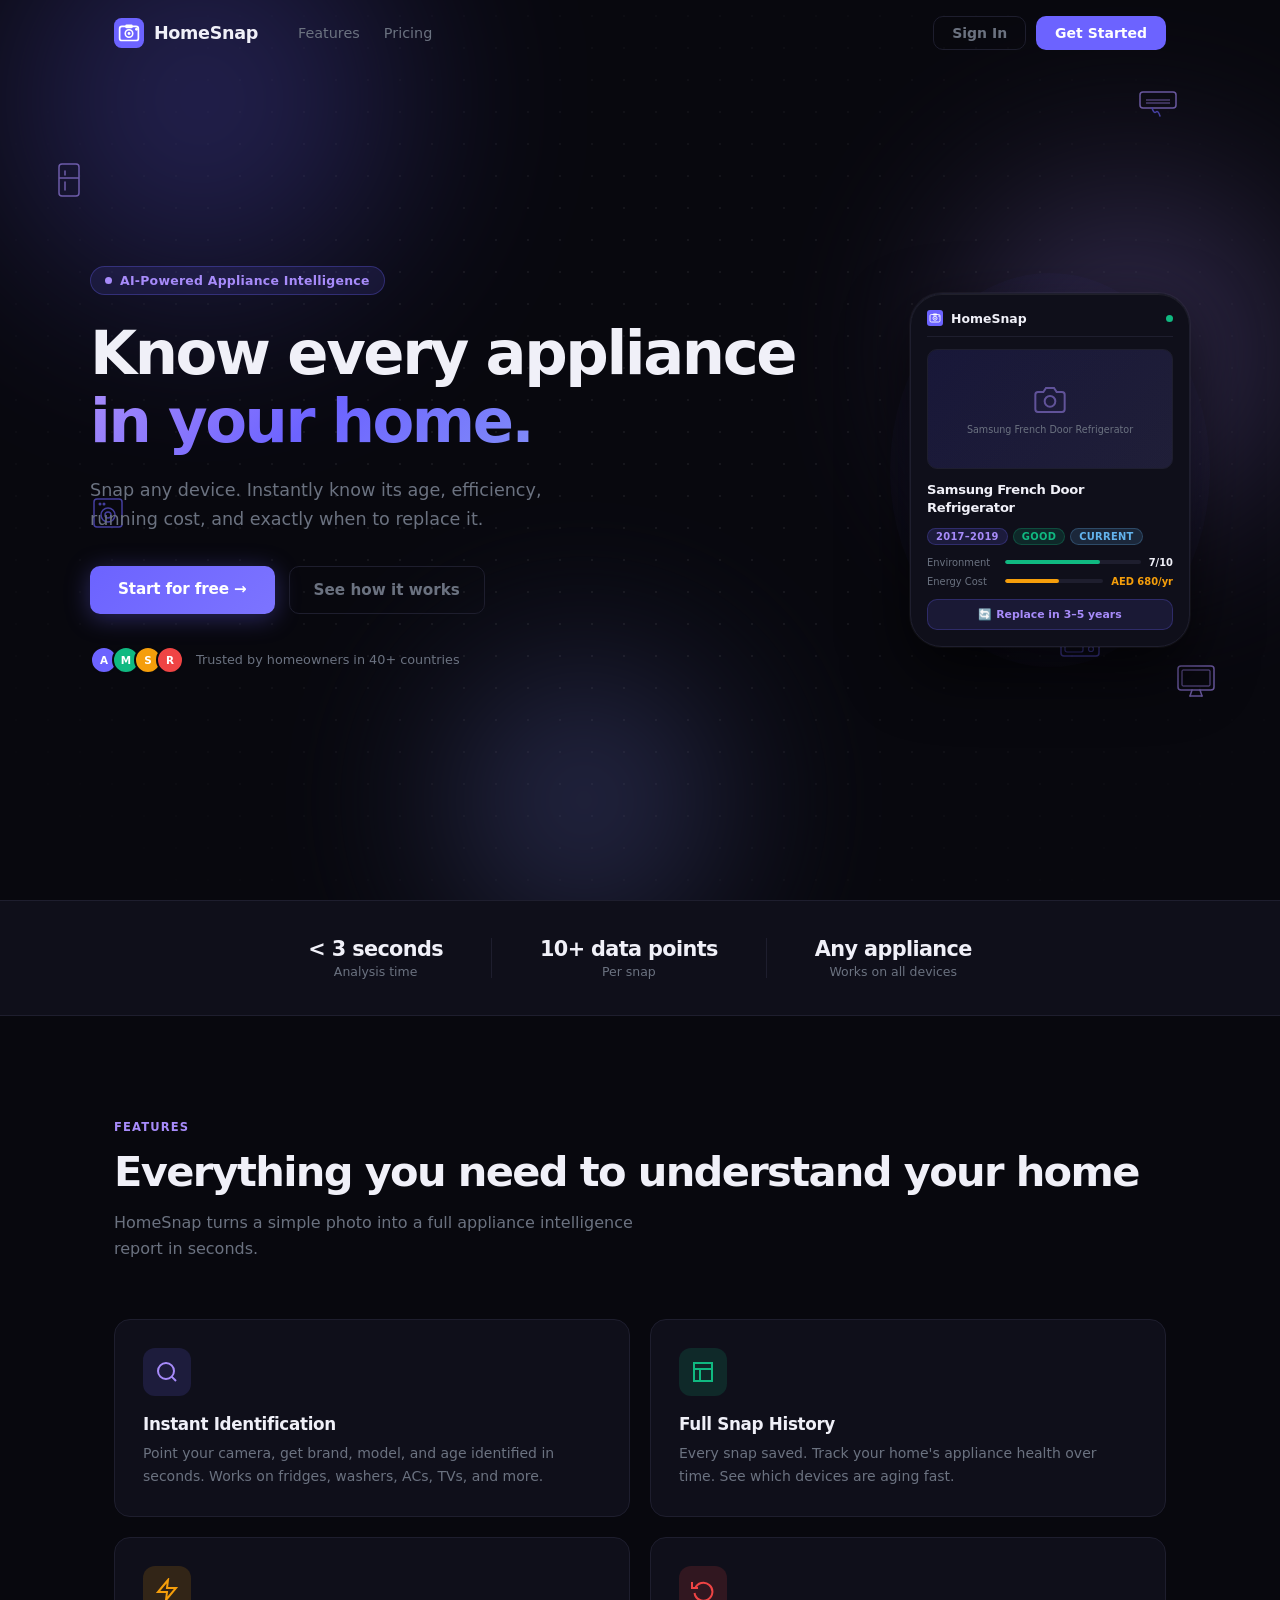
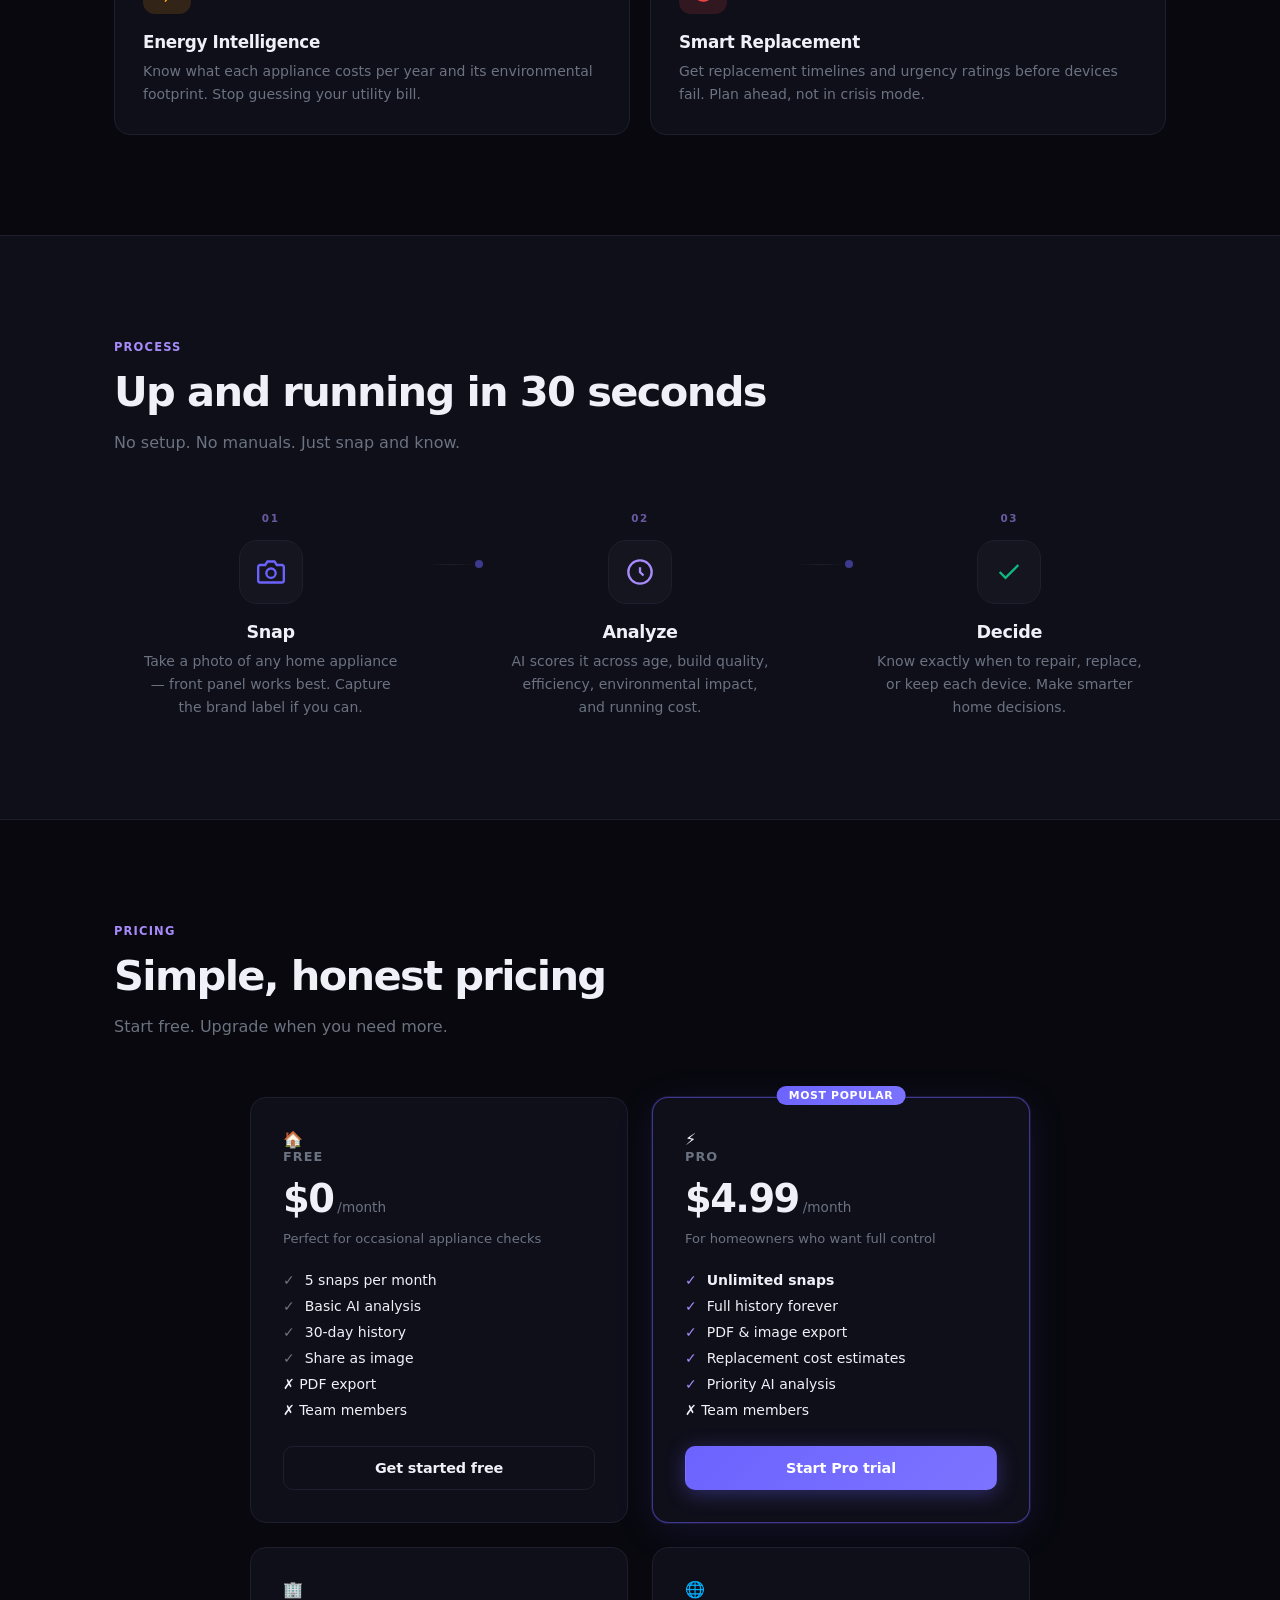
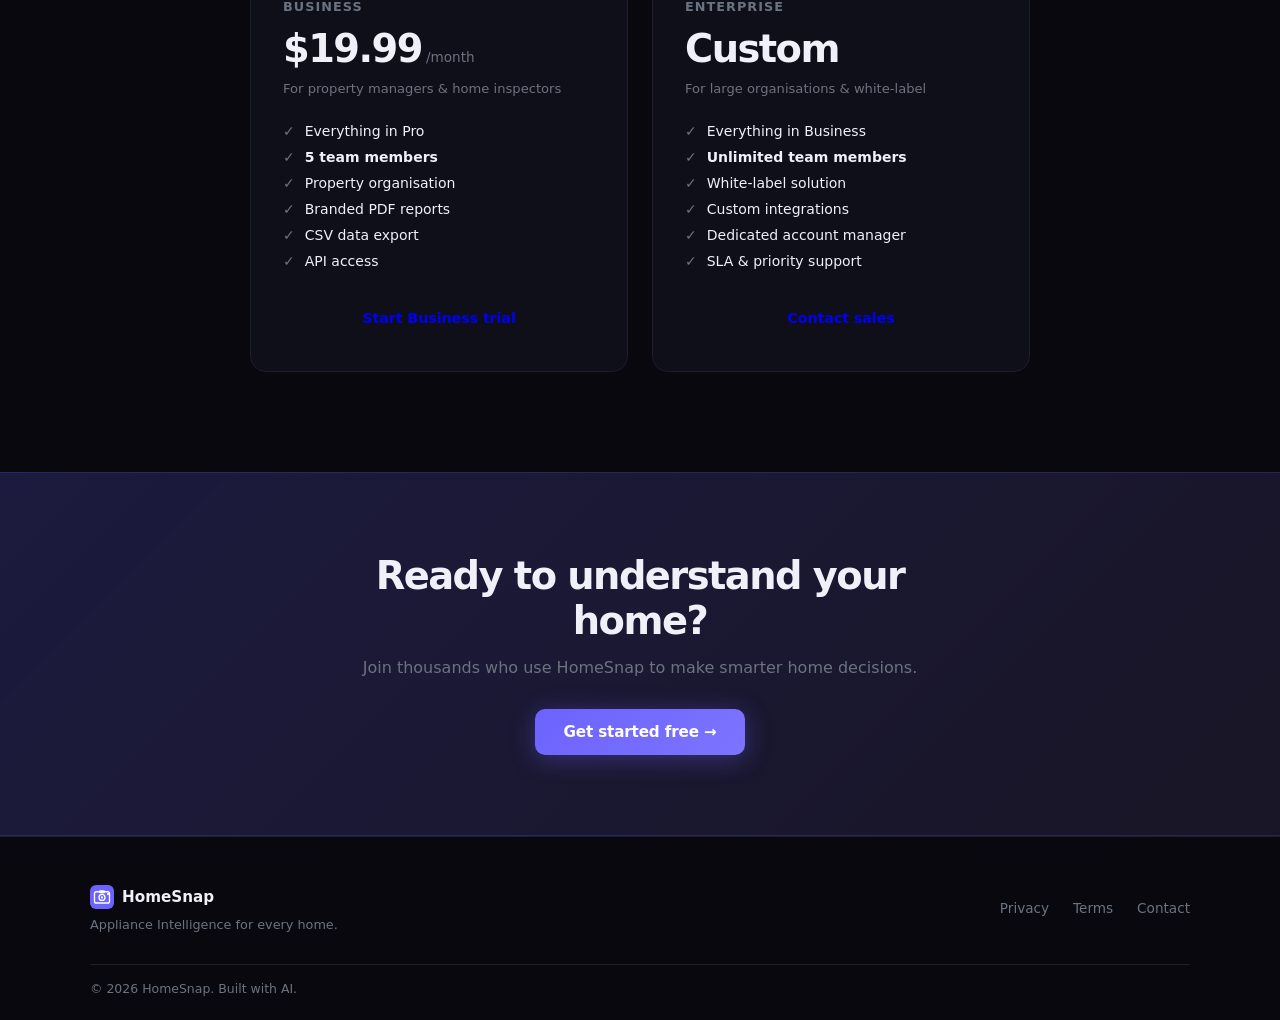
==== commit ff2617ce: "Add Business + Enterprise tiers, dynamic pricing for all 4 plans, 30+ currencies" ====
--- a/index.html
+++ b/index.html
@@ -319,8 +319,11 @@
       <h2 class="section-title">Simple, honest pricing</h2>
       <p class="section-sub">Start free. Upgrade when you need more.</p>
 
-      <div class="pricing-grid">
+      <div class="pricing-grid pricing-grid-4">
+
+        <!-- Free -->
         <div class="pricing-card fade-up">
+          <div class="plan-icon">🏠</div>
           <div class="plan-name">Free</div>
           <div class="plan-price">
             <span class="price-amount">$0</span>
@@ -331,16 +334,20 @@
             <li><span class="pf-check">✓</span> 5 snaps per month</li>
             <li><span class="pf-check">✓</span> Basic AI analysis</li>
             <li><span class="pf-check">✓</span> 30-day history</li>
-            <li><span class="pf-check">✓</span> Share results</li>
+            <li><span class="pf-check">✓</span> Share as image</li>
+            <li class="pf-no">✗ PDF export</li>
+            <li class="pf-no">✗ Team members</li>
           </ul>
           <a href="/app.html" class="plan-cta plan-cta-ghost">Get started free</a>
         </div>
 
-        <div class="pricing-card pricing-card-pro fade-up" style="transition-delay:0.15s">
+        <!-- Pro -->
+        <div class="pricing-card pricing-card-pro fade-up" style="transition-delay:0.1s">
           <div class="plan-badge">Most popular</div>
+          <div class="plan-icon">⚡</div>
           <div class="plan-name">Pro</div>
           <div class="plan-price">
-            <span class="price-amount">$4.99</span>
+            <span class="price-amount" id="landing-price-pro">$4.99</span>
             <span class="price-period">/month</span>
           </div>
           <p class="plan-desc">For homeowners who want full control</p>
@@ -350,9 +357,50 @@
             <li><span class="pf-check pf-accent">✓</span> PDF &amp; image export</li>
             <li><span class="pf-check pf-accent">✓</span> Replacement cost estimates</li>
             <li><span class="pf-check pf-accent">✓</span> Priority AI analysis</li>
+            <li class="pf-no">✗ Team members</li>
           </ul>
           <a href="/app.html" class="plan-cta plan-cta-accent">Start Pro trial</a>
         </div>
+
+        <!-- Business -->
+        <div class="pricing-card pricing-card-biz fade-up" style="transition-delay:0.2s">
+          <div class="plan-icon">🏢</div>
+          <div class="plan-name">Business</div>
+          <div class="plan-price">
+            <span class="price-amount" id="landing-price-biz">$19.99</span>
+            <span class="price-period">/month</span>
+          </div>
+          <p class="plan-desc">For property managers &amp; home inspectors</p>
+          <ul class="plan-features">
+            <li><span class="pf-check pf-biz">✓</span> Everything in Pro</li>
+            <li><span class="pf-check pf-biz">✓</span> <strong>5 team members</strong></li>
+            <li><span class="pf-check pf-biz">✓</span> Property organisation</li>
+            <li><span class="pf-check pf-biz">✓</span> Branded PDF reports</li>
+            <li><span class="pf-check pf-biz">✓</span> CSV data export</li>
+            <li><span class="pf-check pf-biz">✓</span> API access</li>
+          </ul>
+          <a href="/app.html" class="plan-cta plan-cta-biz">Start Business trial</a>
+        </div>
+
+        <!-- Enterprise -->
+        <div class="pricing-card pricing-card-ent fade-up" style="transition-delay:0.3s">
+          <div class="plan-icon">🌐</div>
+          <div class="plan-name">Enterprise</div>
+          <div class="plan-price">
+            <span class="price-amount price-custom">Custom</span>
+          </div>
+          <p class="plan-desc">For large organisations &amp; white-label</p>
+          <ul class="plan-features">
+            <li><span class="pf-check pf-ent">✓</span> Everything in Business</li>
+            <li><span class="pf-check pf-ent">✓</span> <strong>Unlimited team members</strong></li>
+            <li><span class="pf-check pf-ent">✓</span> White-label solution</li>
+            <li><span class="pf-check pf-ent">✓</span> Custom integrations</li>
+            <li><span class="pf-check pf-ent">✓</span> Dedicated account manager</li>
+            <li><span class="pf-check pf-ent">✓</span> SLA &amp; priority support</li>
+          </ul>
+          <a href="mailto:hello@homesnap.app" class="plan-cta plan-cta-ent">Contact sales</a>
+        </div>
+
       </div>
     </div>
   </section>
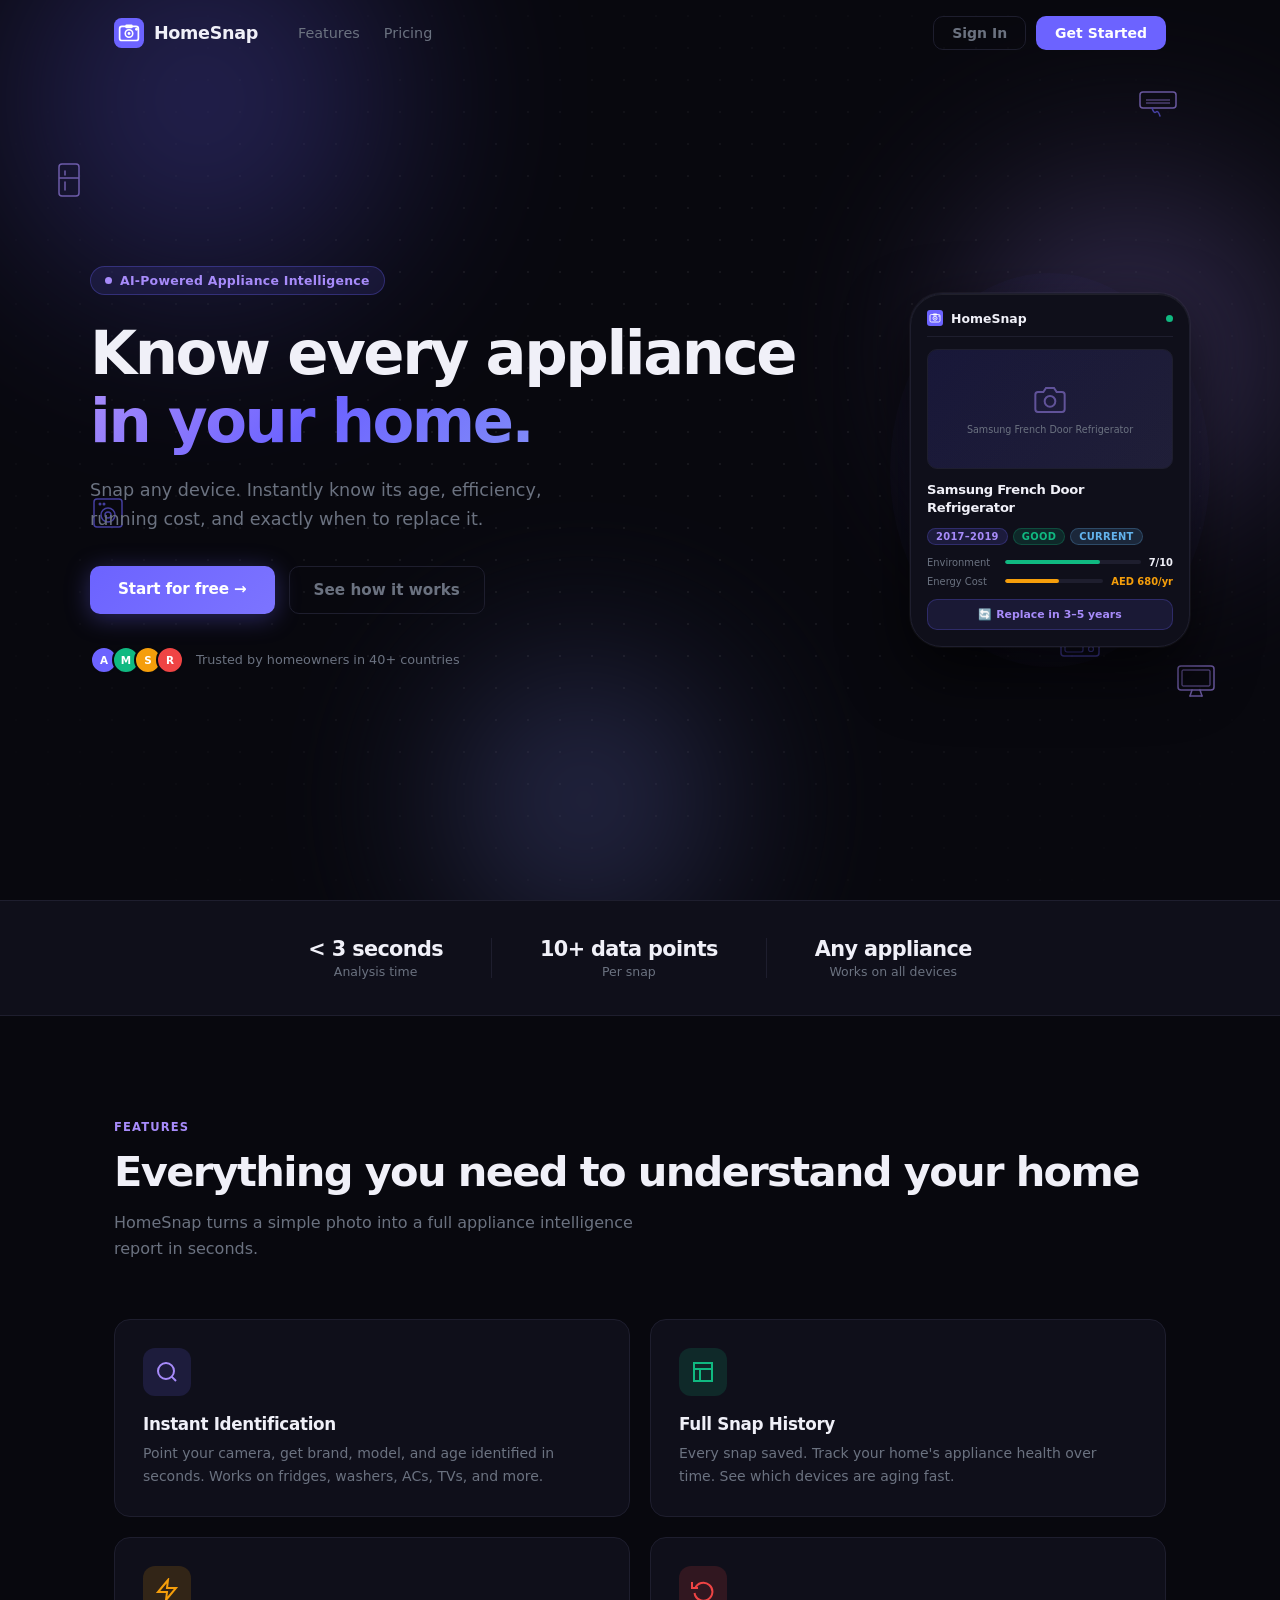
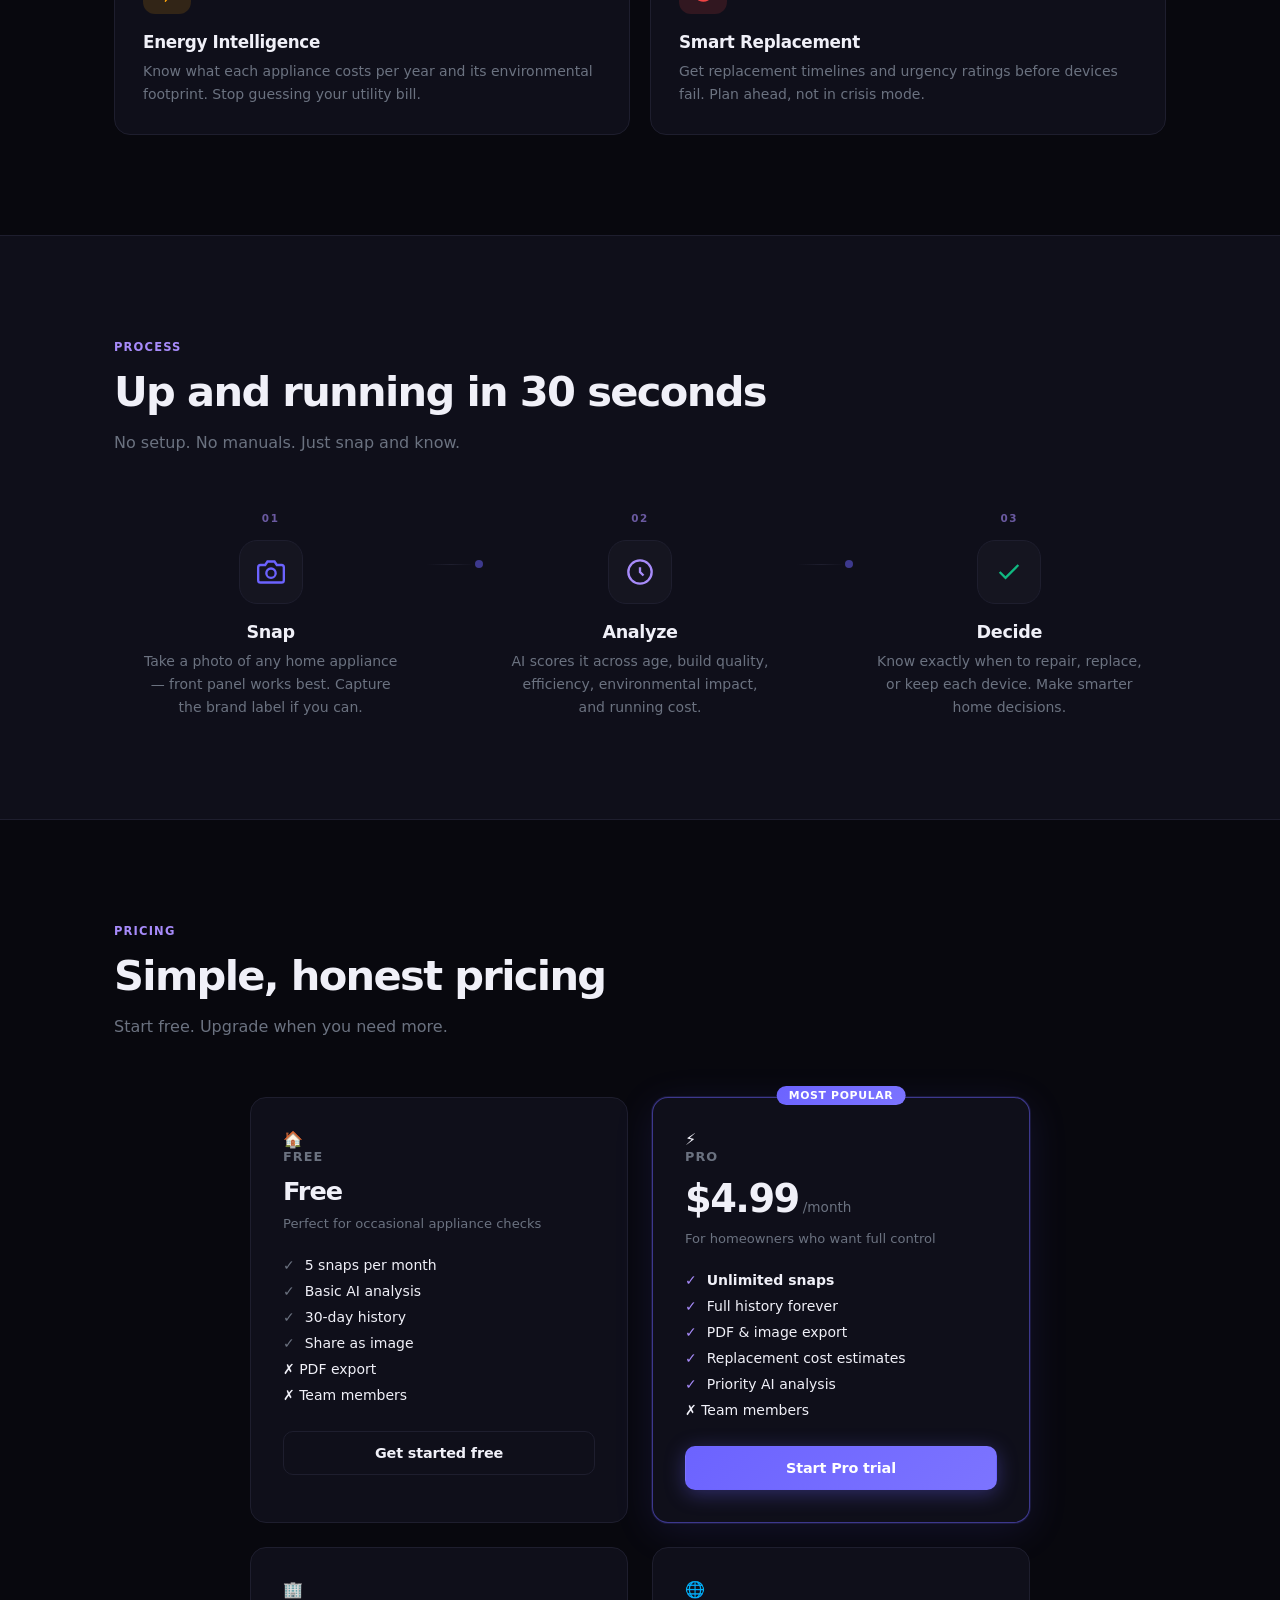
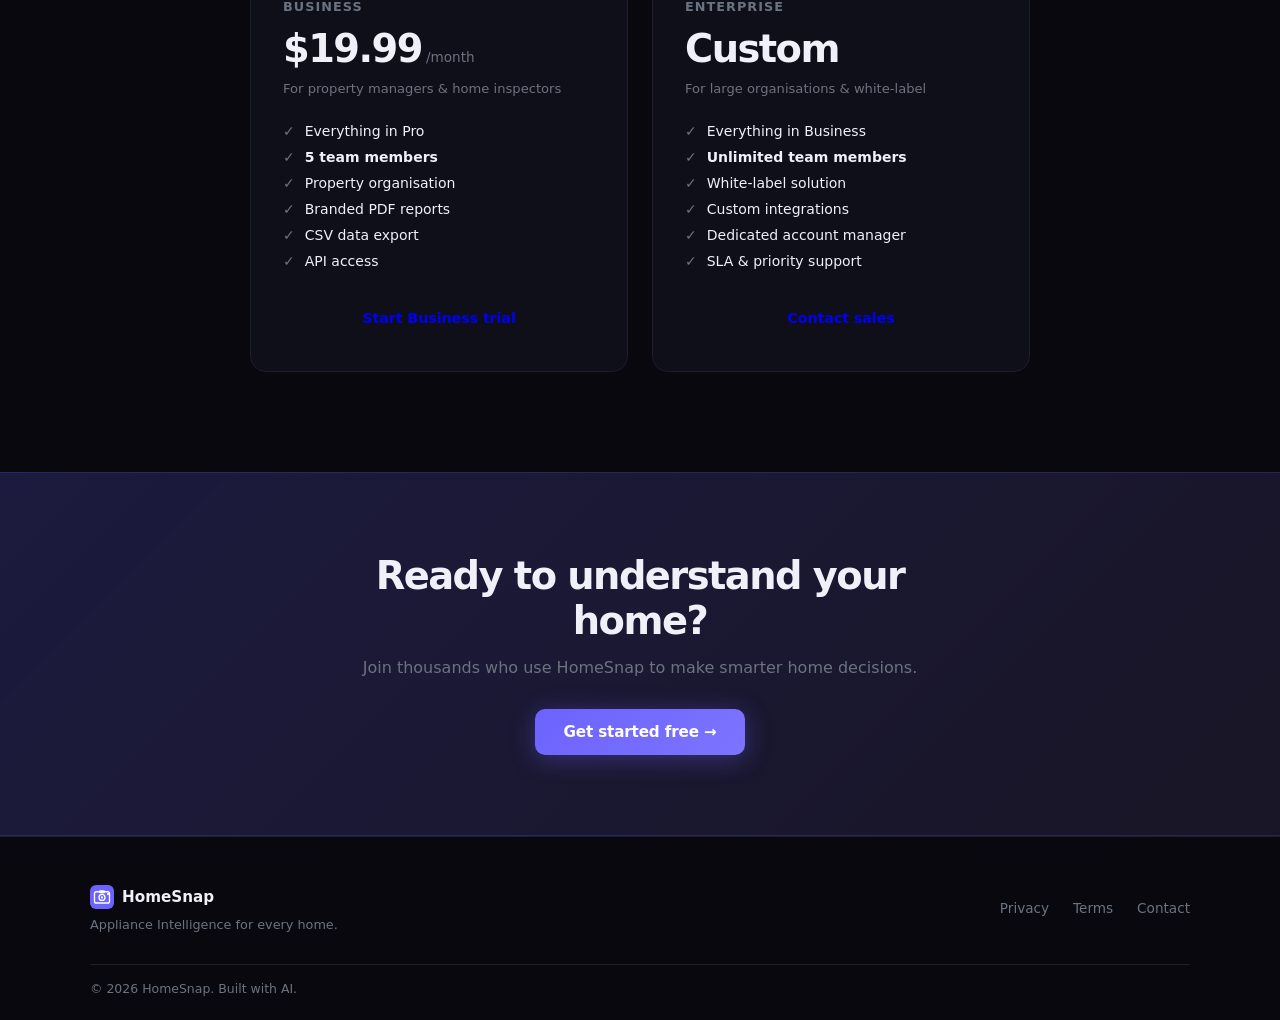
==== commit 3bf76e79: "Show 'Free' instead of $0 on free plan to avoid USD confusion for non-US users" ====
--- a/index.html
+++ b/index.html
@@ -326,8 +326,7 @@
           <div class="plan-icon">🏠</div>
           <div class="plan-name">Free</div>
           <div class="plan-price">
-            <span class="price-amount">$0</span>
-            <span class="price-period">/month</span>
+            <span class="price-amount" style="font-size:1.6rem">Free</span>
           </div>
           <p class="plan-desc">Perfect for occasional appliance checks</p>
           <ul class="plan-features">
